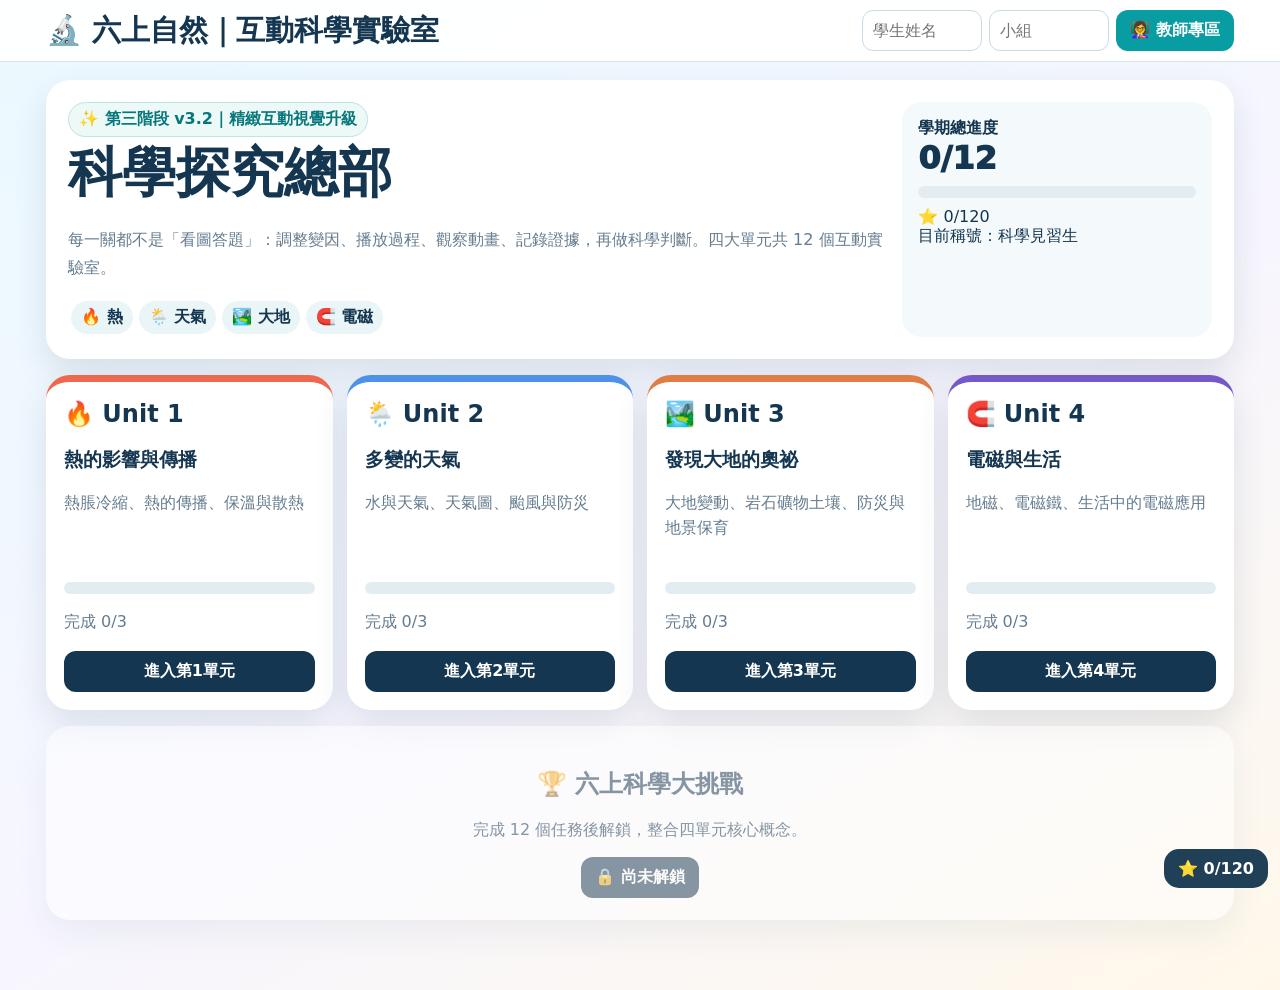
==== index.html @ 7cfdb35f "Load polished river laboratory and refresh Pages cache" ====
<!doctype html>
<html lang="zh-Hant">
<head>
<meta charset="utf-8">
<meta name="viewport" content="width=device-width,initial-scale=1">
<title>六年級上學期自然｜互動科學實驗室</title>
<link rel="stylesheet" href="style.css?v=20260815-1225">
<link rel="stylesheet" href="stage3.css?v=20260815-1225">
<link rel="stylesheet" href="stage4.css?v=20260815-1225">
<link rel="stylesheet" href="stage5.css?v=20260815-1225">
</head>
<body>
<header>
  <div class="top">
    <div class="brand">🔬 六上自然｜互動科學實驗室</div>
    <div class="top-actions">
      <input id="studentName" placeholder="學生姓名">
      <input id="groupName" placeholder="小組">
      <button id="teacherBtn" class="btn teal">👩‍🏫 教師專區</button>
    </div>
  </div>
</header>

<main class="wrap">
  <section class="hero">
    <div>
      <div class="phase-badge">✨ 第三階段 v3.2｜精緻互動視覺升級</div>
      <h1>科學探究總部</h1>
      <p>每一關都不是「看圖答題」：調整變因、播放過程、觀察動畫、記錄證據，再做科學判斷。四大單元共 12 個互動實驗室。</p>
      <div class="tags"><span>🔥 熱</span><span>🌦️ 天氣</span><span>🏞️ 大地</span><span>🧲 電磁</span></div>
    </div>
    <div class="progress-card">
      <b>學期總進度</b>
      <div class="big-num"><span id="doneCount">0</span>/12</div>
      <div class="bar"><span id="progressFill"></span></div>
      <div>⭐ <span id="score">0</span>/120</div>
      <div id="rank">目前稱號：科學見習生</div>
    </div>
  </section>

  <section id="unitCards" class="unit-cards"></section>

  <section id="lab" class="lab">
    <div class="lab-head">
      <div><div class="crumb">互動任務</div><h2 id="labTitle"></h2></div>
      <button id="homeBtn" class="btn">回單元首頁</button>
    </div>
    <div id="missionTabs" class="tabs"></div>
    <div id="missionPanel"></div>
  </section>

  <section id="semesterFinal" class="semester-final locked">
    <h2>🏆 六上科學大挑戰</h2>
    <p>完成 12 個任務後解鎖，整合四單元核心概念。</p>
    <button id="finalBtn" class="btn" disabled>🔒 尚未解鎖</button>
    <div id="finalBox"></div>
    <div id="certificate" class="certificate">
      <div class="medal">🎓🏆</div>
      <h2>六上自然科學研究員證書</h2>
      <div id="certName" class="cert-name">同學</div>
      <p>已完成《六年級上學期自然｜互動科學實驗室》四大單元與學期總挑戰。</p>
      <button class="btn teal" onclick="window.print()">🖨️ 列印證書</button>
    </div>
  </section>
</main>

<div class="hud">⭐ <span id="hudScore">0</span>/120</div>

<div id="teacherModal" class="modal">
  <div class="teacher-sheet">
    <div class="modal-head">
      <div><h2>👩‍🏫 教師正式版｜教學控制台</h2><p>操作模擬 → 說出證據 → 回到實體實驗 → 建構科學概念。</p></div>
      <button id="closeTeacher" class="btn">關閉</button>
    </div>
    <div class="teacher-grid">
      <div class="teacher-box">
        <h3>第三階段教學設計</h3>
        <ul>
          <li>每關至少有一項「可控制變因」或「可播放過程」。</li>
          <li>動畫中的變化就是作答證據，不只是裝飾。</li>
          <li>答對後保留解析與觀察結果，不再自動重載。</li>
          <li>水循環採「一滴水的旅程」；颱風採三階段決策；河流改為高處到低處的侵蝕→搬運→堆積連續動畫。</li>
        </ul>
      </div>
      <div class="teacher-box">
        <h3>形成性評量句型</h3>
        <p>「我改變了＿＿；我觀察到＿＿；所以我推論＿＿；我的證據是＿＿。」</p>
        <button id="unlockAll" class="btn teal">解鎖全部任務</button>
        <button id="resetProgress" class="btn danger">清除學生進度</button>
      </div>
      <div class="teacher-box">
        <h3>操作建議</h3>
        <ul>
          <li>先遮住右側問題，只讓學生操作 1–2 分鐘。</li>
          <li>兩人一機：一人操作、一人說出觀察，再交換。</li>
          <li>模擬不可取代實體探究；可用於預測、重播不可見過程與課後統整。</li>
        </ul>
      </div>
      <div class="teacher-box">
        <h3>教師答案</h3>
        <button id="toggleKey" class="btn">顯示／隱藏答案</button>
        <div id="answerKey" class="answer-key">
          <p><b>Unit 1：</b>受熱通常膨脹；熱由高溫處往低溫處；真空層減少傳導與對流。</p>
          <p><b>Unit 2：</b>霜在物體溫度低於 0℃ 時形成；水循環包含蒸發／蒸散、凝結、降水與回到地表；冷暖氣團交界形成鋒面；颱風前、中、後都要採取適當防災行動。</p>
          <p><b>Unit 3：</b>河水由高處流向低處；坡度較陡時侵蝕、搬運較明顯；流速較慢處較容易堆積；岩石由礦物組成；地震時趴下、掩護、穩住。</p>
          <p><b>Unit 4：</b>地球具有地磁；通電可產生磁性；線圈圈數、串聯電池數量會影響電磁鐵磁力。</p>
        </div>
      </div>
    </div>
  </div>
</div>

<script src="app.js?v=20260815-1225"></script>
<script src="stage4.js?v=20260815-1225"></script>
<script src="stage5.js?v=20260815-1225"></script>
</body>
</html>
---- style.css ----
:root{--ink:#153650;--muted:#657c8e;--teal:#079da3;--purple:#7059cf;--orange:#ea7a43;--blue:#4d91e8;--green:#23885c;--warn:#e2a018;--red:#dc5360;--card:#fff;--line:#d5e5ed;--shadow:0 14px 34px rgba(21,54,80,.12)}*{box-sizing:border-box}body{margin:0;font-family:system-ui,"Microsoft JhengHei","PingFang TC",sans-serif;color:var(--ink);background:linear-gradient(150deg,#eaf9ff,#f7f6ff 55%,#fff8ea)}button,input,select{font:inherit}button{cursor:pointer}header{position:sticky;top:0;z-index:50;background:#fffffff1;backdrop-filter:blur(10px);border-bottom:1px solid var(--line)}.top{max-width:1220px;margin:auto;padding:10px 16px;display:flex;justify-content:space-between;gap:12px;align-items:center}.brand{font-weight:950;font-size:clamp(18px,3vw,29px)}.top-actions{display:flex;gap:7px;flex-wrap:wrap;justify-content:flex-end}.top-actions input{width:120px;border:1px solid #c7dbe5;border-radius:11px;padding:9px 10px}.btn{border:0;border-radius:12px;padding:10px 14px;background:var(--ink);color:white;font-weight:850;transition:.18s}.btn:hover{transform:translateY(-1px)}.btn.teal{background:var(--teal)}.btn.danger{background:var(--red)}.btn.soft{background:#e7f1f5;color:var(--ink)}.btn.choice{background:white;color:var(--ink);border:1px solid #c9dce5}.wrap{max-width:1220px;margin:18px auto 70px;padding:0 16px}.hero,.unit-card,.lab,.semester-final,.teacher-sheet{background:white;border-radius:24px;box-shadow:var(--shadow)}.hero{padding:22px;display:grid;grid-template-columns:1.45fr .55fr;gap:18px}.hero h1{margin:0;font-size:clamp(30px,5vw,54px)}.hero p{color:var(--muted);line-height:1.75}.tags span{display:inline-block;margin:3px;border-radius:20px;padding:6px 10px;background:#e9f5f6;font-weight:850}.progress-card{background:#f4f9fb;border-radius:20px;padding:16px}.big-num{font-size:32px;font-weight:950}.bar{height:12px;background:#e3edf1;border-radius:30px;overflow:hidden;margin:9px 0}.bar span{display:block;height:100%;width:0;background:linear-gradient(90deg,var(--teal),var(--purple));transition:.35s}.unit-cards{display:grid;grid-template-columns:repeat(4,1fr);gap:14px;margin:16px 0}.unit-card{padding:18px;border-top:7px solid var(--u)}.unit-card h2{margin:0}.unit-card p{color:var(--muted);line-height:1.55;min-height:75px}.unit-card .btn{width:100%}.lab{display:none;padding:20px}.lab.on{display:block}.lab-head{display:flex;justify-content:space-between;gap:12px;align-items:flex-start}.lab-head h2{margin:2px 0}.crumb{font-weight:800;color:var(--teal)}.tabs{display:flex;gap:8px;flex-wrap:wrap;margin:14px 0}.tab{border:0;border-radius:12px;padding:10px 13px;background:#e7f0f4;color:var(--ink);font-weight:850}.tab.on{background:var(--teal);color:white}.tab.done::after{content:" ✓"}.tab.lock{opacity:.45}.mission-grid{display:grid;grid-template-columns:1.12fr .88fr;gap:18px}.stage,.control{border:1px solid var(--line);border-radius:21px}.stage{min-height:440px;background:linear-gradient(#eef9fd,#fbfdff);position:relative;overflow:hidden;padding:18px}.control{padding:18px;background:#fff}.control h3{font-size:25px;margin:0 0 10px}.prompt{background:#fff4d5;border-left:6px solid var(--warn);padding:13px 15px;border-radius:14px;font-weight:850;line-height:1.55;margin-top:12px}.feedback{background:#edf8f3;color:#176542;border-radius:14px;padding:13px;margin-top:11px;min-height:54px;font-weight:800;line-height:1.5}.row{display:flex;gap:8px;flex-wrap:wrap;margin-top:10px}.next-wrap{margin-top:12px;display:none}.next-wrap.show{display:block}.note{font-size:14px;color:var(--muted);line-height:1.5;margin-top:9px}.control input[type=range]{width:100%;accent-color:var(--teal)}.meter{font-size:30px;font-weight:950;text-align:center;margin:8px}.stat-grid{display:grid;grid-template-columns:repeat(3,1fr);gap:8px;margin-top:12px}.stat{border-radius:14px;padding:10px;background:#f4f8fa;text-align:center}.stat b{font-size:22px;display:block}.action-label{font-weight:900;margin-bottom:6px}.chip{display:inline-block;border-radius:20px;padding:6px 9px;background:#edf4f8;font-weight:800;margin:2px}.thermo-scene{display:grid;place-items:center;height:100%}.flask{width:160px;height:190px;border:7px solid #8abfd2;border-top:0;border-radius:24px 24px 46px 46px;position:relative}.balloon{position:absolute;left:50%;top:-170px;transform:translateX(-50%) scale(.9);transform-origin:50% 100%;width:125px;height:150px;border-radius:50%;background:radial-gradient(circle at 35% 25%,#ffd36a,#f08a22 70%);transition:.4s}.liquid-column{position:absolute;left:50%;bottom:20px;width:24px;height:180px;transform:translateX(-50%);border:5px solid #8abfd2;background:white;overflow:hidden;border-radius:12px}.liquid-column span{position:absolute;bottom:0;left:3px;right:3px;height:40%;background:#e2485a;transition:.4s}.heat-rod{position:absolute;left:12%;right:12%;top:44%;height:42px;border-radius:22px;background:linear-gradient(90deg,#ec6550 0%,#ec6550 var(--heat,15%),#a5c5d2 var(--heat,15%),#a5c5d2 100%);transition:1s}.heat-fire{position:absolute;left:8%;top:31%;font-size:60px}.heat-arrows{position:absolute;left:28%;top:36%;font-size:40px;letter-spacing:16px;opacity:.7}.insulation{display:grid;place-items:center;height:100%}.bottle{width:190px;height:285px;border:10px solid #596b75;background:#7d8c95;border-radius:38px;position:relative}.vacuum{position:absolute;inset:16px;border:5px dashed #dbf7ff;border-radius:28px}.inner{position:absolute;inset:34px;background:#f2b54f;border-radius:22px}.weather-scene{text-align:center;height:100%;display:flex;flex-direction:column;justify-content:center}.cloud{font-size:110px;filter:drop-shadow(0 10px 8px #6675)}.weather-drop{font-size:72px;min-height:90px}.cycle{position:relative;height:360px}.cycle .sea{position:absolute;left:0;right:0;bottom:0;height:80px;background:#61bfe8}.cycle .sun{position:absolute;right:8%;top:5%;font-size:70px}.cycle .clouds{position:absolute;left:36%;top:12%;font-size:74px}.cycle .arrow{position:absolute;font-size:44px;opacity:.8;transition:.4s}.front-scene{display:flex;align-items:flex-end;justify-content:center;height:100%;gap:0}.airmass{width:43%;height:200px;display:grid;place-items:center;font-size:22px;font-weight:900}.coldmass{background:#9fd5ff;border-radius:80% 10% 0 0}.warmmass{background:#ffd0a8;border-radius:10% 80% 0 0}.frontline{width:12px;height:240px;background:repeating-linear-gradient(#555 0 10px,transparent 10px 18px)}.typhoon-map{display:grid;place-items:center;height:100%;background:radial-gradient(circle at 62% 48%,#fff 0 18px,#bde8f3 19px 50px,#78c9df 51px 95px,transparent 96px)}.typhoon{font-size:150px;animation:spin 5s linear infinite}@keyframes spin{to{transform:rotate(360deg)}}.river-stage{height:100%;display:grid;grid-template-rows:1fr auto;gap:12px}.terrain{position:relative;border-radius:20px;overflow:hidden;background:linear-gradient(#dff5ff 0 56%,#c6a071 56%)}.slope{position:absolute;left:3%;right:3%;bottom:12%;height:72%;background:#b9895d;clip-path:polygon(0 20%,100% 0,100% 72%,0 100%);transform-origin:left bottom;transition:.35s}.river-water{position:absolute;left:8%;right:6%;top:48%;height:42px;background:#55b9df;border-radius:50%;transform:rotate(-8deg);transition:.35s;overflow:hidden}.river-water::after{content:"➜ ➜ ➜ ➜";white-space:nowrap;position:absolute;left:0;top:3px;color:white;font-size:24px;animation:flow 1.1s linear infinite}@keyframes flow{to{transform:translateX(70px)}}.sediment{position:absolute;border-radius:50%;background:#6f543f;transition:.5s}.erosion-zone,.transport-zone,.deposit-zone{position:absolute;padding:8px 10px;border-radius:12px;font-weight:900;background:white;box-shadow:0 5px 15px #2342}.erosion-zone{left:6%;top:12%;color:#d84e58}.transport-zone{left:44%;top:33%;color:#e28a22}.deposit-zone{right:5%;bottom:10%;color:#2f955b}.river-controls{background:white;border:1px solid var(--line);border-radius:16px;padding:12px}.obs-table{width:100%;border-collapse:collapse;margin-top:12px}.obs-table td,.obs-table th{border:1px solid #d8e5eb;padding:8px;text-align:left}.obs-table th{background:#f2f7f9}.rock-sort{display:grid;grid-template-columns:repeat(3,1fr);gap:12px;width:100%}.rock-card{padding:18px;border-radius:18px;background:white;border:1px solid var(--line);text-align:center}.rock-icon{font-size:65px}.quake-scene{height:100%;display:grid;place-items:center}.desk{font-size:110px;animation:shake .25s infinite alternate}@keyframes shake{from{transform:translateX(-5px) rotate(-1deg)}to{transform:translateX(5px) rotate(1deg)}}.compass-wrap{display:grid;place-items:center;height:100%}.compass{width:220px;height:220px;border:12px solid #74bdd8;border-radius:50%;background:white;position:relative}.needle{position:absolute;left:50%;top:15%;width:10px;height:70%;background:linear-gradient(#e34a4a 0 50%,#4059b7 50%);transform-origin:50% 50%;transition:.45s}.compass::before{content:"北";position:absolute;top:5px;left:50%;transform:translateX(-50%);font-weight:900}.magnet{font-size:70px;transition:.4s}.em-scene{text-align:center}.coil{font-size:95px}.clips{font-size:34px;min-height:95px;line-height:1.5}.semester-final{padding:22px;margin-top:16px;text-align:center}.semester-final.locked{opacity:.5}.certificate{display:none;margin-top:18px;border:6px double var(--teal);border-radius:22px;padding:24px}.certificate.show{display:block}.medal{font-size:65px}.cert-name{font-size:31px;font-weight:950}.hud{position:fixed;right:12px;bottom:12px;background:#153650f2;color:white;border-radius:15px;padding:10px 14px;font-weight:900;z-index:40}.modal{display:none;position:fixed;inset:0;z-index:100;background:#102030b5;padding:22px;overflow:auto}.modal.show{display:block}.teacher-sheet{max-width:1050px;margin:auto;padding:22px}.modal-head{display:flex;justify-content:space-between;gap:12px}.teacher-grid{display:grid;grid-template-columns:1fr 1fr;gap:12px}.teacher-box{border:1px solid var(--line);border-radius:18px;padding:15px;background:#f9fcfd}.teacher-box h3{color:#087b80}.answer-key{display:none}.answer-key.show{display:block}@media(max-width:900px){.unit-cards{grid-template-columns:1fr 1fr}.hero,.mission-grid,.teacher-grid{grid-template-columns:1fr}}@media(max-width:620px){.unit-cards{grid-template-columns:1fr}.top{align-items:flex-start}.top-actions{display:grid;grid-template-columns:1fr 1fr}.stage{min-height:360px}.hud{position:static;margin:12px 16px}.stat-grid{grid-template-columns:1fr}}@media print{header,.unit-cards,.hero,.lab,.hud,.semester-final>h2,.semester-final>p,.semester-final>button,#finalBox{display:none!important}.certificate{display:block!important}}
---- stage3.css ----
.phase-badge{display:inline-block;background:#ecf9f7;color:#08777c;border:1px solid #bfe4e1;border-radius:999px;padding:6px 10px;font-weight:900}.stage{min-height:500px}.playbar{display:flex;gap:8px;align-items:center;flex-wrap:wrap;background:#ffffffdf;border:1px solid var(--line);border-radius:16px;padding:10px}.speed{display:flex;gap:5px;align-items:center}.speed button{border:0;border-radius:9px;padding:7px 9px;background:#e8f1f5;font-weight:800}.speed button.on{background:var(--teal);color:white}.stepper{display:flex;gap:5px;margin:10px 0}.stepdot{height:8px;flex:1;background:#dbe8ee;border-radius:10px}.stepdot.on{background:var(--teal)}.thermal-world{position:relative;height:100%;display:grid;grid-template-columns:1fr 1fr 1fr;gap:10px;align-items:end;padding:30px 10px 20px}.thermal-box{text-align:center}.thermal-label{font-weight:900;margin-top:8px}.liquid-tube{height:250px;width:70px;margin:auto;border:6px solid #8abfd2;border-radius:20px;position:relative;background:white}.liquid-tube span{position:absolute;bottom:0;left:12px;right:12px;height:35%;background:#e2485a;border-radius:10px;transition:.45s}.solid-bridge{height:30px;width:160px;margin:90px auto 20px;background:#8b979e;border-radius:5px;position:relative;transform-origin:left center;transition:.45s}.solid-bridge:after{content:'';position:absolute;right:-20px;top:-12px;width:12px;height:54px;background:#aab3b8}.solid-gap{font-size:13px;color:var(--muted)}.transfer-world{position:relative;height:100%}.metal-rod{position:absolute;left:12%;right:10%;bottom:130px;height:38px;border-radius:20px;background:linear-gradient(90deg,#ef654e 0%,#ef654e var(--heat,12%),#a7c8d5 var(--heat,12%),#a7c8d5 100%);transition:1.2s}.heat-dot{position:absolute;width:10px;height:10px;border-radius:50%;background:#ff745b;opacity:0}.transfer-world.run .heat-dot{animation:heatTravel 1.7s infinite}@keyframes heatTravel{0%{left:15%;bottom:145px;opacity:1}100%{left:88%;bottom:145px;opacity:.1}}.pot{position:absolute;left:34%;top:55px;width:220px;height:150px;border:8px solid #657b87;border-top:0;border-radius:0 0 50px 50px;background:#bfe5f3;overflow:hidden}.conv{position:absolute;width:14px;height:14px;border-radius:50%;background:#ef755e;animation:convect 2.2s infinite linear}@keyframes convect{0%{transform:translate(25px,105px)}25%{transform:translate(25px,20px)}50%{transform:translate(165px,20px)}75%{transform:translate(165px,105px)}100%{transform:translate(25px,105px)}}.rays{position:absolute;right:3%;top:40px;font-size:45px;opacity:.25;transition:.4s}.transfer-world.run .rays{opacity:1;animation:pulse 1s infinite alternate}@keyframes pulse{to{transform:scale(1.08)}}.insul-world{display:grid;grid-template-columns:1fr 1fr;gap:24px;height:100%;align-items:center;padding:20px}.cup-set{text-align:center}.mug{width:150px;height:190px;border:8px solid #607985;border-radius:12px 12px 40px 40px;margin:auto;position:relative;background:#f6bd5b}.mug.insulated{box-shadow:0 0 0 14px #e6f2f4,0 0 0 22px #80939d}.steam{font-size:38px;height:55px;animation:steam2 1.4s infinite alternate}@keyframes steam2{to{transform:translateY(-9px);opacity:.4}}.temp-badge{font-size:28px;font-weight:950;margin:8px}.mini-chart{height:100px;border-left:2px solid #9fb7c3;border-bottom:2px solid #9fb7c3;position:relative;margin-top:10px}.chart-line{position:absolute;left:5%;right:5%;top:15%;height:3px;background:var(--linecolor);transform-origin:left center;transform:rotate(var(--angle));transition:.5s}.weather-lab{height:100%;position:relative;background:linear-gradient(#8bd3fa 0 45%,#e8f7ff 46% 70%,#91bd6b 71%);border-radius:18px;overflow:hidden}.weather-cloud{position:absolute;left:35%;top:14%;font-size:95px;transition:.5s}.fog-bank{position:absolute;left:8%;right:8%;bottom:25%;height:55px;background:#ffffffbb;border-radius:50%;filter:blur(5px);opacity:.2;transition:.5s}.leaf{position:absolute;left:20%;bottom:18%;font-size:72px}.dewcrystal{position:absolute;left:28%;bottom:28%;font-size:45px;transition:.4s}.weather-status{position:absolute;right:15px;bottom:15px;background:#ffffffdd;border-radius:14px;padding:10px;font-weight:900}.watercycle{height:100%;position:relative;border-radius:20px;overflow:hidden;background:linear-gradient(#79c9f4 0 62%,#95c774 62% 76%,#7a593e 76%);min-height:460px}.wc-sun{position:absolute;left:7%;top:7%;font-size:70px;filter:drop-shadow(0 0 12px #ffd75e);animation:sunPulse 1.8s infinite alternate}@keyframes sunPulse{to{transform:scale(1.08)}}.wc-mountain{position:absolute;right:2%;bottom:24%;width:43%;height:38%;background:linear-gradient(135deg,#6d9c6b,#3f6d54);clip-path:polygon(55% 0,100% 100%,0 100%)}.wc-snow{position:absolute;right:15%;bottom:52%;font-size:45px}.wc-lake{position:absolute;left:4%;bottom:18%;width:47%;height:15%;background:#43aee1;border-radius:50%;box-shadow:inset 0 8px 0 #7ed0ef}.wc-river{position:absolute;right:2%;bottom:18%;width:55%;height:10%;background:#4cb5df;clip-path:polygon(100% 20%,70% 0,55% 40%,30% 20%,0 65%,0 100%,35% 55%,60% 75%,75% 35%,100% 55%)}.wc-cloud{position:absolute;left:47%;top:12%;font-size:105px;opacity:.15;transform:scale(.55);transition:.7s}.wc-cloud.built{opacity:1;transform:scale(1)}.hero-drop{position:absolute;left:24%;bottom:29%;font-size:34px;z-index:5;filter:drop-shadow(0 3px 3px #3455);transition:all .8s cubic-bezier(.3,.8,.3,1)}.vapor-particle{position:absolute;width:9px;height:9px;border-radius:50%;background:#e9fbff;opacity:0}.watercycle.play .vapor-particle{animation:vaporRise 2.2s forwards}@keyframes vaporRise{0%{left:24%;bottom:31%;opacity:1}100%{left:53%;bottom:72%;opacity:.4}}.rain-drop{position:absolute;width:5px;height:22px;border-radius:50%;background:#3fa9df;opacity:0}.watercycle.raining .rain-drop{animation:rainfall 1s infinite linear}@keyframes rainfall{0%{top:29%;opacity:1}100%{top:68%;opacity:.2}}.infiltration{position:absolute;right:17%;bottom:4%;font-size:34px;opacity:0}.watercycle.infiltrate .infiltration{opacity:1;animation:downArrow 1s infinite alternate}@keyframes downArrow{to{transform:translateY(12px)}}.wc-label{position:absolute;background:#116ba8;color:white;font-size:13px;font-weight:900;border-radius:999px;padding:5px 9px;opacity:.25;transition:.3s}.wc-label.on{opacity:1;background:var(--teal)}.l1{left:17%;bottom:37%}.l2{left:47%;top:32%}.l3{right:22%;top:38%}.l4{right:30%;bottom:19%}.l5{right:10%;bottom:8%}.cycle-list{display:grid;gap:7px;margin-top:10px}.cycle-step{border:1px solid var(--line);border-radius:12px;padding:9px;background:#f9fcfd}.cycle-step.on{border-color:var(--teal);background:#eaf8f7}.cycle-step b{color:#087b80}.front-box{margin-top:14px;height:150px;position:relative;overflow:hidden;border-radius:16px;background:#f4f9fb}.front-box .coldmass,.front-box .warmmass{position:absolute;bottom:0;width:54%;height:100%;display:grid;place-items:center;font-weight:900;transition:1s}.front-box .coldmass{left:-5%;background:#9fd5ff;clip-path:polygon(0 0,100% 45%,100% 100%,0 100%)}.front-box .warmmass{right:-5%;background:#ffd0a8;clip-path:polygon(0 40%,100% 0,100% 100%,0 100%)}.front-box.collide .coldmass{left:3%}.front-box.collide .warmmass{right:3%}.front-symbol{position:absolute;left:48%;top:15%;font-size:45px;opacity:0;transition:.7s}.front-box.collide .front-symbol{opacity:1}.typhoon-center{height:100%;display:grid;grid-template-rows:1fr auto;gap:10px}.ty-map{position:relative;border-radius:20px;background:linear-gradient(145deg,#0d5a8a,#70b9d1);overflow:hidden;min-height:360px}.island{position:absolute;left:52%;top:34%;width:46px;height:105px;background:#77b267;border:4px solid #dff0d1;border-radius:55% 45% 55% 45%;transform:rotate(18deg)}.storm{position:absolute;font-size:95px;left:70%;top:58%;animation:spin 4s linear infinite;transition:1.2s}.track-dot{position:absolute;width:14px;height:14px;border-radius:50%;background:#ffd34d;border:3px solid white}.cone{position:absolute;left:45%;top:18%;width:46%;height:62%;background:#ffffff25;clip-path:polygon(100% 100%,0 63%,15% 37%,48% 10%)}.ty-info{position:absolute;left:14px;top:14px;background:#073b60dd;color:white;border-radius:14px;padding:12px;line-height:1.6}.mission-progress{display:flex;gap:8px}.mission-progress span{flex:1;text-align:center;padding:8px;border-radius:12px;background:#e8f1f5;font-weight:800}.mission-progress span.on{background:#def6ef;color:#14744b}.checklist{display:grid;gap:7px}.check-item{border:1px solid var(--line);border-radius:12px;padding:10px;background:#fff;display:flex;gap:9px;align-items:flex-start}.check-item input{margin-top:4px}.decision-stage{display:none}.decision-stage.on{display:block}.erosion-cut{position:absolute;left:8%;top:42%;width:75px;height:36px;background:#6d4a36;border-radius:0 0 60% 60%;transform:scaleY(var(--erosion,.5));transform-origin:top;transition:.45s}.sediment-stream{position:absolute;left:28%;top:49%;font-size:16px;letter-spacing:15px;animation:sedMove var(--flowspeed,1.2s) linear infinite}@keyframes sedMove{to{transform:translateX(160px)}}.delta{position:absolute;right:4%;bottom:9%;width:125px;height:55px;background:#aa845e;clip-path:polygon(0 50%,100% 0,100% 100%);transform:scale(var(--deposit,.6));transform-origin:right bottom;transition:.45s}.zone{position:absolute;padding:7px 9px;background:#fff;box-shadow:0 4px 12px #2343;border-radius:10px;font-weight:900}.z1{left:6%;top:14%;color:#d74d58}.z2{left:45%;top:31%;color:#e28a22}.z3{right:4%;bottom:7%;color:#278d58}.rock-lab{display:grid;grid-template-columns:1fr .8fr;gap:14px;height:100%}.sample{display:grid;place-items:center;background:#eef5f7;border-radius:18px;position:relative}.rock-main{font-size:135px;transition:.3s}.magnify{position:absolute;width:120px;height:120px;border:8px solid #607d8b;border-radius:50%;right:15%;top:12%;background:#ffffffaa;display:grid;place-items:center;font-size:55px;opacity:0;transition:.3s}.magnify.on{opacity:1}.test-panel{display:grid;gap:8px;align-content:center}.test-result{background:#fff;border:1px solid var(--line);border-radius:12px;padding:10px;min-height:62px}.streak-plate{height:50px;background:#f4f2ea;border:2px solid #c8c1ad;border-radius:8px;position:relative;overflow:hidden}.streak-mark{position:absolute;left:20%;right:20%;top:23px;height:6px;background:#756456;transform:scaleX(0);transition:.4s}.streak-mark.on{transform:scaleX(1)}.quake-room{height:100%;position:relative;background:linear-gradient(#dff2fa 0 70%,#d5b28a 70%);border-radius:18px;overflow:hidden}.quake-room .desk{position:absolute;left:39%;bottom:14%;font-size:110px}.shelf{position:absolute;right:8%;bottom:25%;font-size:70px}.lamp{position:absolute;left:15%;top:18%;font-size:60px}.quake-room.shaking{animation:shake2 .14s infinite alternate}@keyframes shake2{from{transform:translateX(-4px) rotate(-.4deg)}to{transform:translateX(4px) rotate(.4deg)}}.safe-zone{position:absolute;left:34%;bottom:8%;width:190px;height:125px;border:4px dashed #28a66d;border-radius:18px;opacity:0}.safe-zone.on{opacity:1}.quake-steps{display:grid;grid-template-columns:repeat(3,1fr);gap:7px;margin-top:10px}.quake-step{padding:9px;border-radius:12px;background:#e9f1f5;text-align:center;font-weight:800}.quake-step.on{background:#dff6eb;color:#14744b}.magnet-lab{height:100%;position:relative;display:grid;place-items:center;background:radial-gradient(circle,#fff 0 24%,#e9f7ff 25%)}.earth{font-size:120px;position:absolute}.field{position:absolute;border:2px solid #5ea4de;border-radius:50%;opacity:.5}.field.f1{width:250px;height:150px}.field.f2{width:330px;height:220px}.field.f3{width:410px;height:290px}.move-magnet{position:absolute;left:10%;top:20%;font-size:70px;transition:.45s}.em-lab{height:100%;display:grid;grid-template-rows:1fr auto;gap:10px}.em-rig{position:relative;background:#f4f9fb;border-radius:18px;min-height:310px}.iron-core{position:absolute;left:20%;right:20%;top:42%;height:36px;background:#778895;border-radius:18px}.coil-wire{position:absolute;left:23%;right:23%;top:34%;height:80px;background:repeating-linear-gradient(90deg,transparent 0 10px,#c9752d 10px 17px,transparent 17px 25px);border-radius:18px;transition:.3s}.battery-pack{position:absolute;left:8%;bottom:12%;font-size:46px}.clip-pile{position:absolute;right:8%;bottom:10%;font-size:26px;width:180px;line-height:1.35}.clip-fly{display:inline-block;transition:.5s}.em-rig.active .clip-fly{transform:translate(-80px,-100px) rotate(25deg)}.strength-bar{height:18px;background:#e3ebef;border-radius:20px;overflow:hidden}.strength-bar span{display:block;height:100%;width:20%;background:linear-gradient(90deg,#65badf,#7059cf);transition:.4s}.device-grid{display:grid;grid-template-columns:repeat(2,1fr);gap:10px;height:100%;align-content:center}.device{border:2px solid #d8e6ed;border-radius:16px;padding:14px;background:#fff;text-align:center;transition:.2s}.device:hover,.device.on{border-color:var(--purple);transform:translateY(-2px)}.device-icon{font-size:70px}.mechanism{margin-top:10px;background:#f5f2ff;border-radius:12px;padding:10px;display:none;text-align:left}.device.on .mechanism{display:block}.bell-hammer{display:inline-block}.device.on .bell-hammer{animation:ring .35s infinite alternate}@keyframes ring{to{transform:rotate(20deg)}}@media(max-width:620px){.thermal-world{grid-template-columns:1fr 1fr}.thermal-box:nth-child(3){grid-column:1/-1}.rock-lab{grid-template-columns:1fr}.quake-steps{grid-template-columns:1fr}}
---- stage4.css ----
.ty4-wrap{height:100%;display:grid;grid-template-rows:1fr auto;gap:10px}.ty4-map{position:relative;min-height:470px;border-radius:22px;overflow:hidden;background:linear-gradient(150deg,#4f7d54 0 24%,#32675d 25% 31%,#0f5681 32% 100%);box-shadow:inset 0 0 0 1px #ffffff35}.ty4-map::before{content:"";position:absolute;inset:0;background:radial-gradient(circle at 46% 54%,#7fa56b 0 8%,transparent 9%),radial-gradient(circle at 33% 32%,#6f9568 0 17%,transparent 18%),radial-gradient(circle at 22% 24%,#75986f 0 20%,transparent 21%),radial-gradient(circle at 70% 18%,#70916c 0 7%,transparent 8%),linear-gradient(135deg,transparent 0 43%,#86bed340 44% 48%,transparent 49%);opacity:.9}.ty4-ocean-lines{position:absolute;inset:0;background:repeating-radial-gradient(ellipse at 76% 72%,transparent 0 26px,#ffffff0d 27px 28px,transparent 29px 42px)}.ty4-taiwan{position:absolute;left:58%;top:44%;width:34px;height:78px;background:#6faa5f;border:3px solid #dff4cf;border-radius:55% 45% 56% 44%;transform:rotate(19deg);filter:drop-shadow(0 3px 3px #1738)}.ty4-info{position:absolute;left:16px;top:16px;width:205px;background:#0a304dcc;color:#fff;border-radius:16px;padding:13px 15px;line-height:1.65;box-shadow:0 8px 20px #0002}.ty4-info h4{margin:0 0 6px;font-size:18px}.ty4-legend{position:absolute;left:16px;bottom:74px;background:#0a304dcc;color:#fff;border-radius:14px;padding:10px 13px;font-size:13px;line-height:1.65}.ty4-legend span{display:inline-block;width:10px;height:10px;border-radius:50%;margin-right:6px}.ty4-cone{position:absolute;left:38%;top:16%;width:46%;height:65%;background:#ffffff1f;clip-path:polygon(94% 96%,58% 72%,32% 55%,7% 33%,25% 15%,54% 2%);border-radius:40%}.ty4-track{position:absolute;inset:0}.ty4-segment{position:absolute;height:5px;background:linear-gradient(90deg,#0fc98a,#f4d34f,#ff8d45,#ff4d67);transform-origin:left center;border-radius:5px;opacity:.95}.ty4-dot{position:absolute;width:16px;height:16px;border-radius:50%;border:3px solid #fff;box-shadow:0 2px 8px #0005;z-index:4}.ty4-dot.green{background:#17bf83}.ty4-dot.yellow{background:#f4c83e}.ty4-dot.orange{background:#ff8b42}.ty4-dot.red{background:#ff4f67}.ty4-dot.purple{background:#b245d6}.ty4-time{position:absolute;background:#fff;color:#153650;border-radius:9px;padding:5px 8px;font-size:12px;font-weight:900;box-shadow:0 4px 14px #0002;z-index:5}.ty4-storm{position:absolute;left:76%;top:69%;font-size:88px;filter:drop-shadow(0 0 18px #fff8);animation:spin 4s linear infinite;z-index:6;transition:.45s}.ty4-current{position:absolute;right:20px;bottom:22px;background:#0c66d9;color:#fff;border-radius:10px;padding:7px 10px;font-weight:900}.ty4-tabs{position:absolute;right:14px;top:14px;display:flex;gap:6px}.ty4-tabs button{border:0;border-radius:10px;padding:8px 10px;background:#ffffffd8;font-weight:850}.ty4-tabs button.on{background:var(--teal);color:#fff}.ty4-play{position:absolute;left:240px;right:18px;bottom:16px;background:#ffffffdf;border-radius:14px;padding:10px 12px;display:flex;gap:8px;align-items:center}.ty4-play input{flex:1}.ty4-caption{font-size:13px;color:#dff6ff}.ty4-progress{display:grid;grid-template-columns:repeat(3,1fr);gap:8px}.ty4-progress div{background:#e9f1f5;border-radius:13px;text-align:center;padding:9px;font-weight:900}.ty4-progress div.on{background:#dff6eb;color:#14744b}.ty4-choice-list{display:grid;gap:8px}.ty4-choice{border:1px solid var(--line);border-radius:14px;padding:11px;background:#fff;display:flex;gap:10px;align-items:flex-start}.ty4-choice.good{border-color:#2cb485;background:#effbf6}.ty4-choice.bad{border-color:#e3a5ab;background:#fff4f5}.ty4-stage-note{margin-top:10px;padding:10px 12px;border-radius:12px;background:#f0f7fb;color:#416070;font-size:14px}.ty4-tip{position:absolute;left:240px;top:16px;background:#ffffffd9;border-radius:12px;padding:7px 10px;font-weight:850;font-size:13px}.ty4-rain{position:absolute;inset:0;pointer-events:none;opacity:0;transition:.3s;background:repeating-linear-gradient(105deg,transparent 0 12px,#d8f4ff55 13px 15px,transparent 16px 27px)}.ty4-map.rain .ty4-rain{opacity:1;animation:ty4Rain .5s linear infinite}@keyframes ty4Rain{to{background-position:24px 36px}}@media(max-width:900px){.ty4-info{width:175px;font-size:12px}.ty4-play{left:18px}.ty4-legend{display:none}.ty4-map{min-height:420px}}
---- stage5.css ----
.rv5{height:100%;display:grid;grid-template-rows:auto 1fr auto;gap:12px}.rv5-head{padding:4px 2px}.rv5-head h3{margin:0 0 4px;font-size:24px}.rv5-head p{margin:0;color:var(--muted)}.rv5-scene{position:relative;min-height:470px;border-radius:22px;overflow:hidden;background:linear-gradient(#dff3ff 0 62%,#c59a68 63% 100%);box-shadow:inset 0 0 0 1px #b9dbea}.rv5-skyglow{position:absolute;inset:0;background:radial-gradient(circle at 25% 16%,#fff8 0 12%,transparent 35%)}.rv5-bed{position:absolute;left:0;right:0;bottom:0;height:68%;background:linear-gradient(180deg,#b77d49,#9a6137 74%);clip-path:polygon(0 18%,10% 33%,28% 36%,47% 39%,64% 46%,78% 58%,100% 67%,100% 100%,0 100%)}.rv5-bank{position:absolute;left:0;right:0;bottom:0;height:70%;background:#c38b55;clip-path:polygon(0 12%,7% 26%,22% 28%,39% 31%,57% 37%,71% 47%,85% 59%,100% 64%,100% 82%,84% 75%,70% 63%,56% 52%,39% 44%,21% 41%,6% 39%,0 28%)}.rv5-water{position:absolute;left:4%;right:0;top:31%;height:29%;background:linear-gradient(180deg,#6ec6ed,#4cb3df);clip-path:polygon(0 8%,14% 26%,29% 28%,47% 33%,64% 42%,80% 58%,100% 72%,100% 100%,79% 88%,62% 67%,45% 55%,27% 49%,11% 46%,0 35%);box-shadow:inset 0 8px 0 #a7e3f7aa}.rv5-water:after{content:"";position:absolute;inset:0;background:repeating-linear-gradient(8deg,transparent 0 35px,#ffffff35 36px 39px,transparent 40px 68px);animation:rvWater 2.4s linear infinite}@keyframes rvWater{to{background-position:130px 0}}.rv5-fall{position:absolute;left:3.2%;top:27%;width:88px;height:72px;background:linear-gradient(90deg,#55b9e4,#b4e9f8);clip-path:polygon(15% 0,100% 30%,85% 100%,0 76%);filter:drop-shadow(0 4px 4px #1354)}.rv5-splash{position:absolute;left:8%;top:38%;font-size:34px;animation:rvSplash .8s infinite alternate}@keyframes rvSplash{to{transform:translate(8px,-5px);opacity:.55}}.rv5-erodecut{position:absolute;left:2.5%;top:31%;width:118px;height:94px;border-left:20px solid #6e452e;border-bottom:15px solid #6e452e;border-radius:0 0 0 70%;transform:scaleY(var(--rv-erosion,.75));transform-origin:top;transition:.5s}.rv5-pebbles{position:absolute;left:8%;top:43%;font-size:20px;letter-spacing:8px;white-space:nowrap;animation:rvPebbles var(--rv-speed,2s) linear infinite}.rv5-pebbles.mid{left:39%;top:47%;font-size:18px}.rv5-pebbles.down{left:66%;top:55%;font-size:15px;opacity:.8}@keyframes rvPebbles{to{transform:translateX(120px)}}.rv5-arrow{position:absolute;color:white;font-size:38px;font-weight:950;filter:drop-shadow(0 2px 2px #2566);animation:rvArrow 1.35s infinite}.a1{left:16%;top:41%}.a2{left:31%;top:43%;animation-delay:.2s}.a3{left:49%;top:46%;animation-delay:.4s}.a4{left:68%;top:53%;animation-delay:.6s}.a5{left:83%;top:60%;animation-delay:.8s}@keyframes rvArrow{50%{transform:translateX(16px);opacity:.55}}.rv5-delta{position:absolute;right:-2%;bottom:10%;width:270px;height:125px;background:repeating-linear-gradient(0deg,#caa77d 0 8px,#b8895f 8px 16px);clip-path:polygon(0 22%,100% 0,100% 100%,14% 85%);transform-origin:right bottom;transform:scale(var(--rv-deposit,.8));transition:.5s}.rv5-grass{position:absolute;right:4%;bottom:33%;font-size:34px}.rv5-label{position:absolute;background:#ffffffec;border-radius:16px;padding:11px 14px;box-shadow:0 8px 20px #3452;font-weight:900;line-height:1.45}.rv5-label b{display:block;font-size:22px;margin-bottom:3px}.rv5-label small{font-weight:650;color:#405b70}.rv5-label.er{left:4%;top:7%}.rv5-label.er b{color:#dd4655}.rv5-label.tr{left:42%;top:14%}.rv5-label.tr b{color:#e2861d}.rv5-label.dp{right:3%;top:49%}.rv5-label.dp b{color:#238b56}.rv5-controls{display:grid;grid-template-columns:1fr 1fr;gap:12px;background:#f7fbfd;border:1px solid var(--line);border-radius:16px;padding:12px}.rv5-control{display:grid;grid-template-columns:auto 1fr auto;align-items:center;gap:9px}.rv5-control input{width:100%}.rv5-reminder{background:#edf6ff;border:1px solid #c9e0f5;border-radius:16px;padding:12px 15px;color:#175d9b;font-weight:800;line-height:1.55}.rv5-flowdir{font-size:13px;color:#4d6576;margin-top:4px}.rv5-stats{display:grid;grid-template-columns:repeat(3,1fr);gap:8px;margin-top:10px}.rv5-stat{background:#f3f8fa;border-radius:13px;padding:10px;text-align:center}.rv5-stat b{display:block;font-size:21px}.rv5-mini{display:block;font-size:12px;color:#6a7f8f;margin-top:3px}@media(max-width:900px){.rv5-scene{min-height:430px}.rv5-label{font-size:12px;padding:8px 10px}.rv5-label b{font-size:18px}.rv5-controls{grid-template-columns:1fr}.rv5-delta{width:210px}.rv5-label.dp{top:55%}}
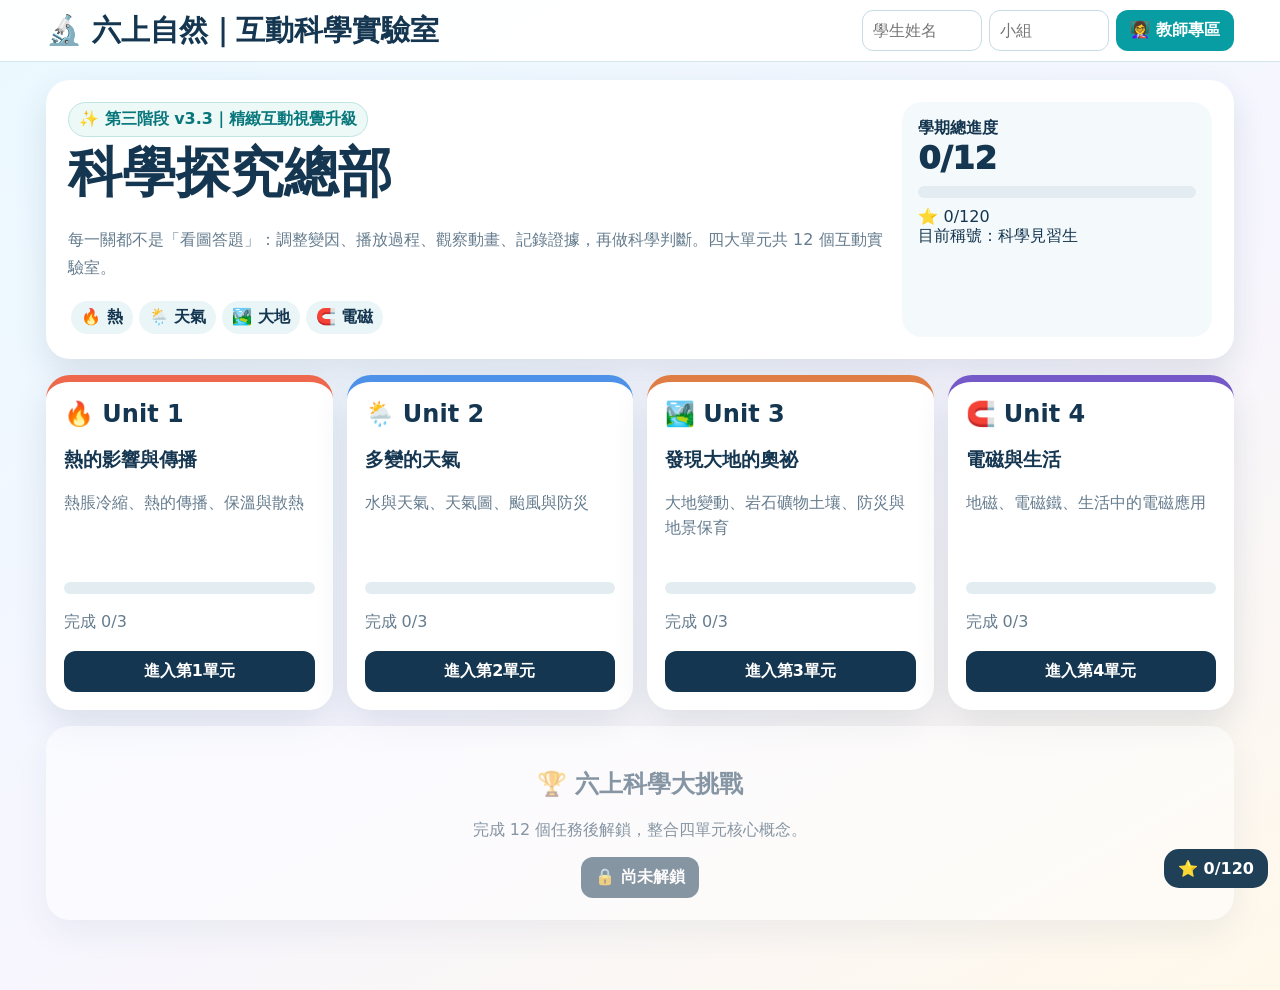
==== commit ac03f1b1: "Load polished rock lab and bump site version" ====
--- a/index.html
+++ b/index.html
@@ -4,10 +4,11 @@
 <meta charset="utf-8">
 <meta name="viewport" content="width=device-width,initial-scale=1">
 <title>六年級上學期自然｜互動科學實驗室</title>
-<link rel="stylesheet" href="style.css?v=20260815-1225">
-<link rel="stylesheet" href="stage3.css?v=20260815-1225">
-<link rel="stylesheet" href="stage4.css?v=20260815-1225">
-<link rel="stylesheet" href="stage5.css?v=20260815-1225">
+<link rel="stylesheet" href="style.css?v=20260815-1228">
+<link rel="stylesheet" href="stage3.css?v=20260815-1228">
+<link rel="stylesheet" href="stage4.css?v=20260815-1228">
+<link rel="stylesheet" href="stage5.css?v=20260815-1228">
+<link rel="stylesheet" href="stage6.css?v=20260815-1228">
 </head>
 <body>
 <header>
@@ -24,7 +25,7 @@
 <main class="wrap">
   <section class="hero">
     <div>
-      <div class="phase-badge">✨ 第三階段 v3.2｜精緻互動視覺升級</div>
+      <div class="phase-badge">✨ 第三階段 v3.3｜精緻互動視覺升級</div>
       <h1>科學探究總部</h1>
       <p>每一關都不是「看圖答題」：調整變因、播放過程、觀察動畫、記錄證據，再做科學判斷。四大單元共 12 個互動實驗室。</p>
       <div class="tags"><span>🔥 熱</span><span>🌦️ 天氣</span><span>🏞️ 大地</span><span>🧲 電磁</span></div>
@@ -79,7 +80,7 @@
           <li>每關至少有一項「可控制變因」或「可播放過程」。</li>
           <li>動畫中的變化就是作答證據，不只是裝飾。</li>
           <li>答對後保留解析與觀察結果，不再自動重載。</li>
-          <li>水循環採「一滴水的旅程」；颱風採三階段決策；河流改為高處到低處的侵蝕→搬運→堆積連續動畫。</li>
+          <li>水循環採「一滴水的旅程」；颱風採三階段決策；河流以高處到低處呈現侵蝕→搬運→堆積；岩石礦物加入放大、條痕與硬度檢驗動畫。</li>
         </ul>
       </div>
       <div class="teacher-box">
@@ -102,7 +103,7 @@
         <div id="answerKey" class="answer-key">
           <p><b>Unit 1：</b>受熱通常膨脹；熱由高溫處往低溫處；真空層減少傳導與對流。</p>
           <p><b>Unit 2：</b>霜在物體溫度低於 0℃ 時形成；水循環包含蒸發／蒸散、凝結、降水與回到地表；冷暖氣團交界形成鋒面；颱風前、中、後都要採取適當防災行動。</p>
-          <p><b>Unit 3：</b>河水由高處流向低處；坡度較陡時侵蝕、搬運較明顯；流速較慢處較容易堆積；岩石由礦物組成；地震時趴下、掩護、穩住。</p>
+          <p><b>Unit 3：</b>河水由高處流向低處；坡度較陡時侵蝕、搬運較明顯；流速較慢處較容易堆積；岩石可由一種或多種礦物組成；可藉晶體、條痕、硬度等特徵認識礦物；地震時趴下、掩護、穩住。</p>
           <p><b>Unit 4：</b>地球具有地磁；通電可產生磁性；線圈圈數、串聯電池數量會影響電磁鐵磁力。</p>
         </div>
       </div>
@@ -110,8 +111,9 @@
   </div>
 </div>
 
-<script src="app.js?v=20260815-1225"></script>
-<script src="stage4.js?v=20260815-1225"></script>
-<script src="stage5.js?v=20260815-1225"></script>
+<script src="app.js?v=20260815-1228"></script>
+<script src="stage4.js?v=20260815-1228"></script>
+<script src="stage5.js?v=20260815-1228"></script>
+<script src="stage6.js?v=20260815-1228"></script>
 </body>
 </html>
--- a/stage6.css
+++ b/stage6.css
@@ -0,0 +1 @@
+.rk6{height:100%;display:grid;grid-template-rows:1fr auto;gap:12px}.rk6-scene{position:relative;min-height:500px;border-radius:22px;overflow:hidden;background:linear-gradient(180deg,#dff2fb 0 58%,#e9dfc8 58% 100%);box-shadow:inset 0 0 0 1px #ffffff80}.rk6-bench{position:absolute;left:6%;right:6%;bottom:7%;height:30%;background:linear-gradient(#c89c69,#a87649);border-radius:22px 22px 8px 8px;box-shadow:0 10px 22px #4e321f26}.rk6-sample{position:absolute;left:13%;bottom:23%;width:230px;height:190px;filter:drop-shadow(0 14px 12px #0002);transition:.45s}.rk6-rock{position:absolute;inset:0;background:linear-gradient(135deg,#ddd 0 20%,#b8b3c0 21% 42%,#f0edf2 43% 65%,#9e98a7 66%);clip-path:polygon(22% 10%,65% 0,92% 30%,82% 76%,54% 100%,13% 84%,0 47%);box-shadow:inset -16px -16px 22px #756f7d44}.rk6-crystal{position:absolute;width:54px;height:62px;background:linear-gradient(135deg,#ffffffdd,#b9a6d9 65%,#8771aa);clip-path:polygon(50% 0,100% 42%,74% 100%,25% 100%,0 42%);opacity:.45;transition:.35s}.rk6-c1{left:38px;top:64px}.rk6-c2{left:92px;top:28px;transform:scale(.8) rotate(10deg)}.rk6-c3{left:132px;top:86px;transform:scale(1.05) rotate(-8deg)}.rk6-scene.magnify .rk6-crystal{opacity:1;filter:drop-shadow(0 0 7px #fff)}.rk6-lens{position:absolute;left:33%;top:8%;width:190px;height:190px;border:10px solid #314c5e;border-radius:50%;background:#ffffffd6;box-shadow:0 16px 30px #1b31452e;opacity:0;transform:scale(.75);transition:.4s;overflow:hidden}.rk6-lens:after{content:"";position:absolute;width:90px;height:14px;background:#314c5e;right:-58px;bottom:8px;transform:rotate(43deg);border-radius:10px}.rk6-scene.magnify .rk6-lens{opacity:1;transform:scale(1)}.rk6-lenscrystals{position:absolute;inset:20px;background:conic-gradient(from 20deg,#d7c9f6,#8db8e8,#f5f0ff,#a58ac9,#d7c9f6);clip-path:polygon(14% 22%,38% 4%,61% 14%,84% 8%,96% 38%,82% 62%,91% 91%,59% 83%,35% 97%,9% 78%,17% 52%,3% 39%)}.rk6-tools{position:absolute;right:6%;bottom:20%;width:39%;display:grid;grid-template-columns:1fr 1fr;gap:12px}.rk6-tool{background:#fff;border:1px solid #cadde7;border-radius:16px;padding:13px;box-shadow:0 8px 20px #1e49691a}.rk6-tool b{display:block;font-size:17px;margin-bottom:4px}.rk6-plate{height:76px;background:#f3f0e7;border:3px solid #c7beab;border-radius:10px;position:relative;overflow:hidden}.rk6-streak{position:absolute;left:16%;right:16%;top:34px;height:7px;border-radius:10px;background:#745f50;transform:scaleX(0);transform-origin:left;transition:.5s}.rk6-scene.streak .rk6-streak{transform:scaleX(1)}.rk6-nail{font-size:44px;display:inline-block;transform:rotate(-24deg);transition:.5s}.rk6-scratch{height:5px;width:0;background:#817d84;border-radius:8px;margin:9px auto 0;transition:.5s}.rk6-scene.hardness .rk6-nail{transform:translateX(-22px) rotate(-24deg)}.rk6-scene.hardness .rk6-scratch{width:72%}.rk6-result{position:absolute;right:6%;top:8%;width:40%;background:#ffffffee;border-radius:18px;padding:14px 16px;box-shadow:0 8px 22px #1d48641e;line-height:1.55}.rk6-result h4{margin:0 0 6px}.rk6-badges{display:flex;gap:6px;flex-wrap:wrap}.rk6-badge{background:#edf5f8;border-radius:999px;padding:5px 8px;font-size:13px;font-weight:800}.rk6-controls{display:flex;gap:8px;flex-wrap:wrap}.rk6-controls .btn.on{background:#079da3}.rk6-observe{display:grid;grid-template-columns:repeat(3,1fr);gap:8px;margin-top:12px}.rk6-card{background:#f5f9fb;border-radius:14px;padding:10px;text-align:center}.rk6-card b{display:block;font-size:20px;color:#0b6f75}.rk6-note{margin-top:10px;background:#eef8ff;border-left:5px solid #4d91e8;border-radius:12px;padding:10px 12px;line-height:1.55}@media(max-width:900px){.rk6-tools{position:absolute;right:4%;width:43%}.rk6-result{right:4%;width:43%}.rk6-observe{grid-template-columns:1fr}.rk6-scene{min-height:540px}}
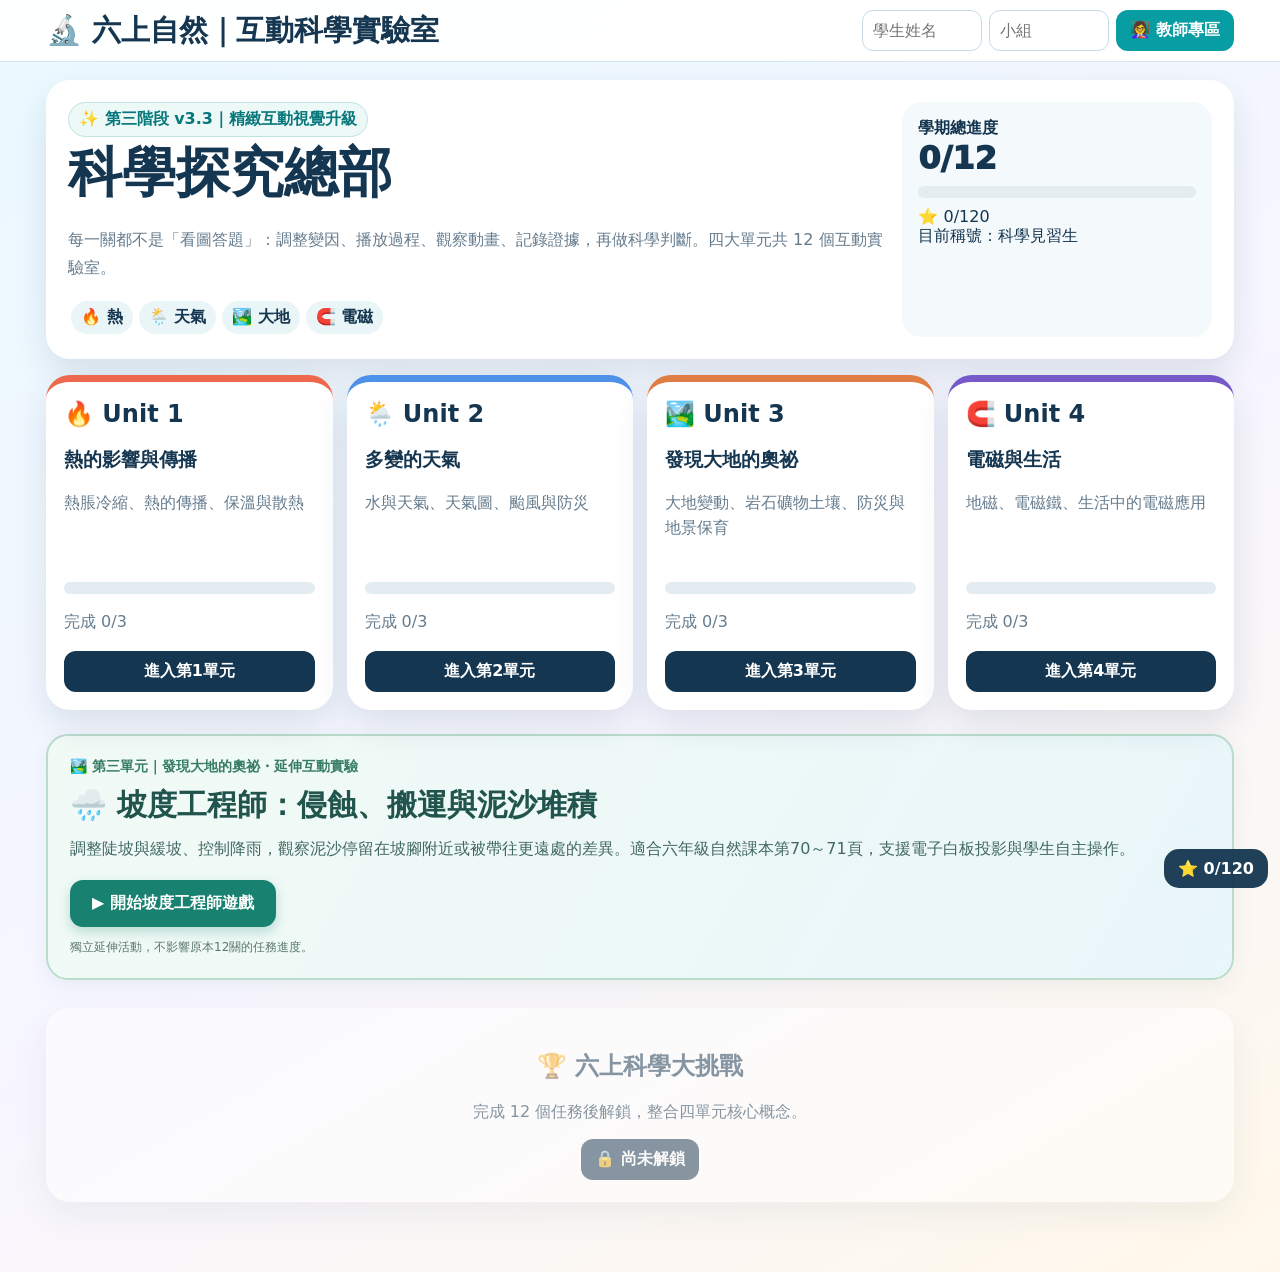
==== commit e2cab3a7: "Link slope and sediment game from Grade 6 science laboratory homepage" ====
--- a/index.html
+++ b/index.html
@@ -4,11 +4,11 @@
 <meta charset="utf-8">
 <meta name="viewport" content="width=device-width,initial-scale=1">
 <title>六年級上學期自然｜互動科學實驗室</title>
-<link rel="stylesheet" href="style.css?v=20260815-1228">
-<link rel="stylesheet" href="stage3.css?v=20260815-1228">
-<link rel="stylesheet" href="stage4.css?v=20260815-1228">
-<link rel="stylesheet" href="stage5.css?v=20260815-1228">
-<link rel="stylesheet" href="stage6.css?v=20260815-1228">
+<link rel="stylesheet" href="style.css?v=20260815-1239">
+<link rel="stylesheet" href="stage3.css?v=20260815-1239">
+<link rel="stylesheet" href="stage4.css?v=20260815-1239">
+<link rel="stylesheet" href="stage5.css?v=20260815-1239">
+<link rel="stylesheet" href="stage6.css?v=20260815-1239">
 </head>
 <body>
 <header>
@@ -40,6 +40,15 @@
   </section>
 
   <section id="unitCards" class="unit-cards"></section>
+
+  <section id="earth-extra" style="margin:24px 0 28px;padding:22px;border:2px solid #badccc;border-radius:22px;background:linear-gradient(120deg,#f1faf5,#e9f6fa);box-shadow:0 7px 22px #315c4b11;">
+    <div style="font-size:14px;color:#377d66;font-weight:800;">🏞️ 第三單元｜發現大地的奧祕・延伸互動實驗</div>
+    <h2 style="margin:9px 0;font-size:clamp(22px,3vw,30px);color:#20544c;">🌧️ 坡度工程師：侵蝕、搬運與泥沙堆積</h2>
+    <p style="margin:6px 0 17px;line-height:1.75;color:#426863;">調整陡坡與緩坡、控制降雨，觀察泥沙停留在坡腳附近或被帶往更遠處的差異。適合六年級自然課本第70～71頁，支援電子白板投影與學生自主操作。</p>
+    <a href="slope-erosion.html" style="display:inline-block;border-radius:13px;padding:13px 22px;background:#18816f;color:white;font-weight:800;text-decoration:none;box-shadow:0 5px 12px #16847040;">▶ 開始坡度工程師遊戲</a>
+    <div style="font-size:12px;margin-top:12px;color:#5b7770;">獨立延伸活動，不影響原本12關的任務進度。</div>
+  </section>
+
 
   <section id="lab" class="lab">
     <div class="lab-head">
@@ -111,9 +120,9 @@
   </div>
 </div>
 
-<script src="app.js?v=20260815-1228"></script>
-<script src="stage4.js?v=20260815-1228"></script>
-<script src="stage5.js?v=20260815-1228"></script>
-<script src="stage6.js?v=20260815-1228"></script>
+<script src="app.js?v=20260815-1239"></script>
+<script src="stage4.js?v=20260815-1239"></script>
+<script src="stage5.js?v=20260815-1239"></script>
+<script src="stage6.js?v=20260815-1239"></script>
 </body>
 </html>
--- a/stage6.css
+++ b/stage6.css
@@ -1 +1 @@
-.rk6{height:100%;display:grid;grid-template-rows:1fr auto;gap:12px}.rk6-scene{position:relative;min-height:500px;border-radius:22px;overflow:hidden;background:linear-gradient(180deg,#dff2fb 0 58%,#e9dfc8 58% 100%);box-shadow:inset 0 0 0 1px #ffffff80}.rk6-bench{position:absolute;left:6%;right:6%;bottom:7%;height:30%;background:linear-gradient(#c89c69,#a87649);border-radius:22px 22px 8px 8px;box-shadow:0 10px 22px #4e321f26}.rk6-sample{position:absolute;left:13%;bottom:23%;width:230px;height:190px;filter:drop-shadow(0 14px 12px #0002);transition:.45s}.rk6-rock{position:absolute;inset:0;background:linear-gradient(135deg,#ddd 0 20%,#b8b3c0 21% 42%,#f0edf2 43% 65%,#9e98a7 66%);clip-path:polygon(22% 10%,65% 0,92% 30%,82% 76%,54% 100%,13% 84%,0 47%);box-shadow:inset -16px -16px 22px #756f7d44}.rk6-crystal{position:absolute;width:54px;height:62px;background:linear-gradient(135deg,#ffffffdd,#b9a6d9 65%,#8771aa);clip-path:polygon(50% 0,100% 42%,74% 100%,25% 100%,0 42%);opacity:.45;transition:.35s}.rk6-c1{left:38px;top:64px}.rk6-c2{left:92px;top:28px;transform:scale(.8) rotate(10deg)}.rk6-c3{left:132px;top:86px;transform:scale(1.05) rotate(-8deg)}.rk6-scene.magnify .rk6-crystal{opacity:1;filter:drop-shadow(0 0 7px #fff)}.rk6-lens{position:absolute;left:33%;top:8%;width:190px;height:190px;border:10px solid #314c5e;border-radius:50%;background:#ffffffd6;box-shadow:0 16px 30px #1b31452e;opacity:0;transform:scale(.75);transition:.4s;overflow:hidden}.rk6-lens:after{content:"";position:absolute;width:90px;height:14px;background:#314c5e;right:-58px;bottom:8px;transform:rotate(43deg);border-radius:10px}.rk6-scene.magnify .rk6-lens{opacity:1;transform:scale(1)}.rk6-lenscrystals{position:absolute;inset:20px;background:conic-gradient(from 20deg,#d7c9f6,#8db8e8,#f5f0ff,#a58ac9,#d7c9f6);clip-path:polygon(14% 22%,38% 4%,61% 14%,84% 8%,96% 38%,82% 62%,91% 91%,59% 83%,35% 97%,9% 78%,17% 52%,3% 39%)}.rk6-tools{position:absolute;right:6%;bottom:20%;width:39%;display:grid;grid-template-columns:1fr 1fr;gap:12px}.rk6-tool{background:#fff;border:1px solid #cadde7;border-radius:16px;padding:13px;box-shadow:0 8px 20px #1e49691a}.rk6-tool b{display:block;font-size:17px;margin-bottom:4px}.rk6-plate{height:76px;background:#f3f0e7;border:3px solid #c7beab;border-radius:10px;position:relative;overflow:hidden}.rk6-streak{position:absolute;left:16%;right:16%;top:34px;height:7px;border-radius:10px;background:#745f50;transform:scaleX(0);transform-origin:left;transition:.5s}.rk6-scene.streak .rk6-streak{transform:scaleX(1)}.rk6-nail{font-size:44px;display:inline-block;transform:rotate(-24deg);transition:.5s}.rk6-scratch{height:5px;width:0;background:#817d84;border-radius:8px;margin:9px auto 0;transition:.5s}.rk6-scene.hardness .rk6-nail{transform:translateX(-22px) rotate(-24deg)}.rk6-scene.hardness .rk6-scratch{width:72%}.rk6-result{position:absolute;right:6%;top:8%;width:40%;background:#ffffffee;border-radius:18px;padding:14px 16px;box-shadow:0 8px 22px #1d48641e;line-height:1.55}.rk6-result h4{margin:0 0 6px}.rk6-badges{display:flex;gap:6px;flex-wrap:wrap}.rk6-badge{background:#edf5f8;border-radius:999px;padding:5px 8px;font-size:13px;font-weight:800}.rk6-controls{display:flex;gap:8px;flex-wrap:wrap}.rk6-controls .btn.on{background:#079da3}.rk6-observe{display:grid;grid-template-columns:repeat(3,1fr);gap:8px;margin-top:12px}.rk6-card{background:#f5f9fb;border-radius:14px;padding:10px;text-align:center}.rk6-card b{display:block;font-size:20px;color:#0b6f75}.rk6-note{margin-top:10px;background:#eef8ff;border-left:5px solid #4d91e8;border-radius:12px;padding:10px 12px;line-height:1.55}@media(max-width:900px){.rk6-tools{position:absolute;right:4%;width:43%}.rk6-result{right:4%;width:43%}.rk6-observe{grid-template-columns:1fr}.rk6-scene{min-height:540px}}+.rk6{height:100%;display:grid;grid-template-rows:1fr auto;gap:12px}.rk6-scene{position:relative;min-height:500px;border-radius:22px;overflow:hidden;background:linear-gradient(180deg,#dff2fb 0 58%,#e9dfc8 58% 100%);box-shadow:inset 0 0 0 1px #ffffff80}.rk6-bench{position:absolute;left:6%;right:6%;bottom:7%;height:30%;background:linear-gradient(#c89c69,#a87649);border-radius:22px 22px 8px 8px;box-shadow:0 10px 22px #4e321f26}.rk6-sample{position:absolute;left:13%;bottom:23%;width:230px;height:190px;filter:drop-shadow(0 14px 12px #0002);transition:.45s}.rk6-rock{position:absolute;inset:0;background:linear-gradient(135deg,#ddd 0 20%,#b8b3c0 21% 42%,#f0edf2 43% 65%,#9e98a7 66%);clip-path:polygon(22% 10%,65% 0,92% 30%,82% 76%,54% 100%,13% 84%,0 47%);box-shadow:inset -16px -16px 22px #756f7d44}.rk6-crystal{position:absolute;width:54px;height:62px;background:linear-gradient(135deg,#ffffffdd,#b9a6d9 65%,#8771aa);clip-path:polygon(50% 0,100% 42%,74% 100%,25% 100%,0 42%);opacity:.45;transition:.35s}.rk6-c1{left:38px;top:64px}.rk6-c2{left:92px;top:28px;transform:scale(.8) rotate(10deg)}.rk6-c3{left:132px;top:86px;transform:scale(1.05) rotate(-8deg)}.rk6-scene.rk6-magactive .rk6-crystal,.rk6-scene.rk6-magnify-on .rk6-crystal{opacity:1;filter:drop-shadow(0 0 7px #fff)}.rk6-lens{position:absolute;left:33%;top:8%;width:190px;height:190px;border:10px solid #314c5e;border-radius:50%;background:#ffffffd6;box-shadow:0 16px 30px #1b31452e;opacity:0;transform:scale(.75);transition:.4s;overflow:hidden}.rk6-lens:after{content:"";position:absolute;width:90px;height:14px;background:#314c5e;right:-58px;bottom:8px;transform:rotate(43deg);border-radius:10px}.rk6-scene.rk6-magactive .rk6-lens,.rk6-scene.rk6-magnify-on .rk6-lens{opacity:1;transform:scale(1)}.rk6-lenscrystals{position:absolute;inset:20px;background:conic-gradient(from 20deg,#d7c9f6,#8db8e8,#f5f0ff,#a58ac9,#d7c9f6);clip-path:polygon(14% 22%,38% 4%,61% 14%,84% 8%,96% 38%,82% 62%,91% 91%,59% 83%,35% 97%,9% 78%,17% 52%,3% 39%)}.rk6-tools{position:absolute;right:6%;bottom:20%;width:39%;display:grid;grid-template-columns:1fr 1fr;gap:12px}.rk6-tool{background:#fff;border:1px solid #cadde7;border-radius:16px;padding:13px;box-shadow:0 8px 20px #1e49691a}.rk6-tool b{display:block;font-size:17px;margin-bottom:4px}.rk6-plate{height:76px;background:#f3f0e7;border:3px solid #c7beab;border-radius:10px;position:relative;overflow:hidden}.rk6-streak{position:absolute;left:16%;right:16%;top:34px;height:7px;border-radius:10px;background:#745f50;transform:scaleX(0);transform-origin:left;transition:.5s}.rk6-scene.rk6-streakactive .rk6-streak,.rk6-scene.rk6-streak-on .rk6-streak{transform:scaleX(1)}.rk6-nail{font-size:44px;display:inline-block;transform:rotate(-24deg);transition:.5s}.rk6-scratch{height:5px;width:0;background:#817d84;border-radius:8px;margin:9px auto 0;transition:.5s}.rk6-scene.rk6-hardactive .rk6-nail,.rk6-scene.rk6-hard-on .rk6-nail{transform:translateX(-22px) rotate(-24deg)}.rk6-scene.rk6-hardactive .rk6-scratch,.rk6-scene.rk6-hard-on .rk6-scratch{width:72%}.rk6-result{position:absolute;right:6%;top:8%;width:40%;background:#ffffffee;border-radius:18px;padding:14px 16px;box-shadow:0 8px 22px #1d48641e;line-height:1.55}.rk6-result h4{margin:0 0 6px}.rk6-badges{display:flex;gap:6px;flex-wrap:wrap}.rk6-badge{background:#edf5f8;border-radius:999px;padding:5px 8px;font-size:13px;font-weight:800}.rk6-controls{display:flex;gap:8px;flex-wrap:wrap}.rk6-controls .btn.on{background:#079da3}.rk6-observe{display:grid;grid-template-columns:repeat(3,1fr);gap:8px;margin-top:12px}.rk6-card{background:#f5f9fb;border-radius:14px;padding:10px;text-align:center}.rk6-card b{display:block;font-size:20px;color:#0b6f75}.rk6-note{margin-top:10px;background:#eef8ff;border-left:5px solid #4d91e8;border-radius:12px;padding:10px 12px;line-height:1.55}.em7{height:100%;display:grid;grid-template-rows:1fr auto;gap:12px}.em7-scene{position:relative;min-height:500px;border-radius:22px;overflow:hidden;background:linear-gradient(180deg,#eaf7fc 0 72%,#d8c3a3 72% 100%);box-shadow:inset 0 0 0 1px #ffffff90}.em7-title{position:absolute;left:18px;top:16px;background:#ffffffdf;border-radius:14px;padding:9px 12px;font-weight:900}.em7-core{position:absolute;left:20%;right:20%;top:36%;height:52px;background:linear-gradient(#9aa9b2,#657984);border-radius:28px;box-shadow:0 7px 14px #21405b22}.em7-coil{position:absolute;left:22%;right:22%;top:31%;height:92px;background:repeating-linear-gradient(90deg,transparent 0 var(--gap,18px),#c86f25 var(--gap,18px) calc(var(--gap,18px) + 8px),transparent calc(var(--gap,18px) + 8px) calc(var(--gap,18px) + 18px));border-radius:20px;filter:drop-shadow(0 3px 2px #78401035);transition:.3s}.em7-field{position:absolute;left:17%;right:17%;top:20%;height:210px;border:3px solid #7d65dc;border-radius:50%;opacity:0;transform:scale(.8);transition:.35s}.em7-scene.power .em7-field{opacity:.35;animation:em7pulse 1.1s infinite alternate}@keyframes em7pulse{to{transform:scale(1.05);opacity:.6}}.em7-battery{position:absolute;left:8%;bottom:13%;font-size:45px;letter-spacing:4px}.em7-wire{position:absolute;left:13%;bottom:28%;width:25%;height:75px;border-left:5px solid #c86f25;border-bottom:5px solid #c86f25;border-radius:0 0 0 18px}.em7-wire.r{left:auto;right:13%;border-left:0;border-right:5px solid #c86f25;border-radius:0 0 18px 0}.em7-clips{position:absolute;left:50%;bottom:7%;width:430px;height:185px;transform:translateX(-50%)}.em7-clip{position:absolute;font-size:31px;filter:drop-shadow(0 3px 2px #0002);transition:transform .55s cubic-bezier(.25,.8,.25,1),left .55s,top .55s,opacity .3s}.em7-clip.lifted{filter:drop-shadow(0 4px 4px #0004)}.em7-counttag{position:absolute;right:18px;top:18px;background:#153650;color:white;border-radius:14px;padding:10px 13px;font-weight:900}.em7-counttag b{font-size:25px}.em7-note{position:absolute;right:18px;bottom:16px;max-width:230px;background:#ffffffde;border-radius:13px;padding:9px 11px;color:#4e6675;font-size:13px;line-height:1.45}.em7-controls{display:grid;grid-template-columns:1fr 1fr;gap:10px}.em7-control{background:#f6fafc;border:1px solid var(--line);border-radius:14px;padding:11px}.em7-control input{width:100%}.em7-observe{display:grid;grid-template-columns:repeat(3,1fr);gap:8px;margin-top:12px}.em7-stat{background:#f5f9fb;border-radius:14px;text-align:center;padding:10px}.em7-stat b{display:block;font-size:24px;color:#0b6f75}.em7-legend{margin-top:10px;background:#eef8ff;border-left:5px solid #4d91e8;border-radius:12px;padding:10px 12px;line-height:1.55}.em7-power{width:100%;margin-top:10px}.em7-power.on{background:#d95362}@media(max-width:900px){.rk6-tools{right:4%;width:43%}.rk6-result{right:4%;width:43%}.rk6-observe,.em7-observe{grid-template-columns:1fr}.rk6-scene,.em7-scene{min-height:540px}.em7-clips{width:330px}.em7-controls{grid-template-columns:1fr}.em7-note{max-width:180px;font-size:12px}}
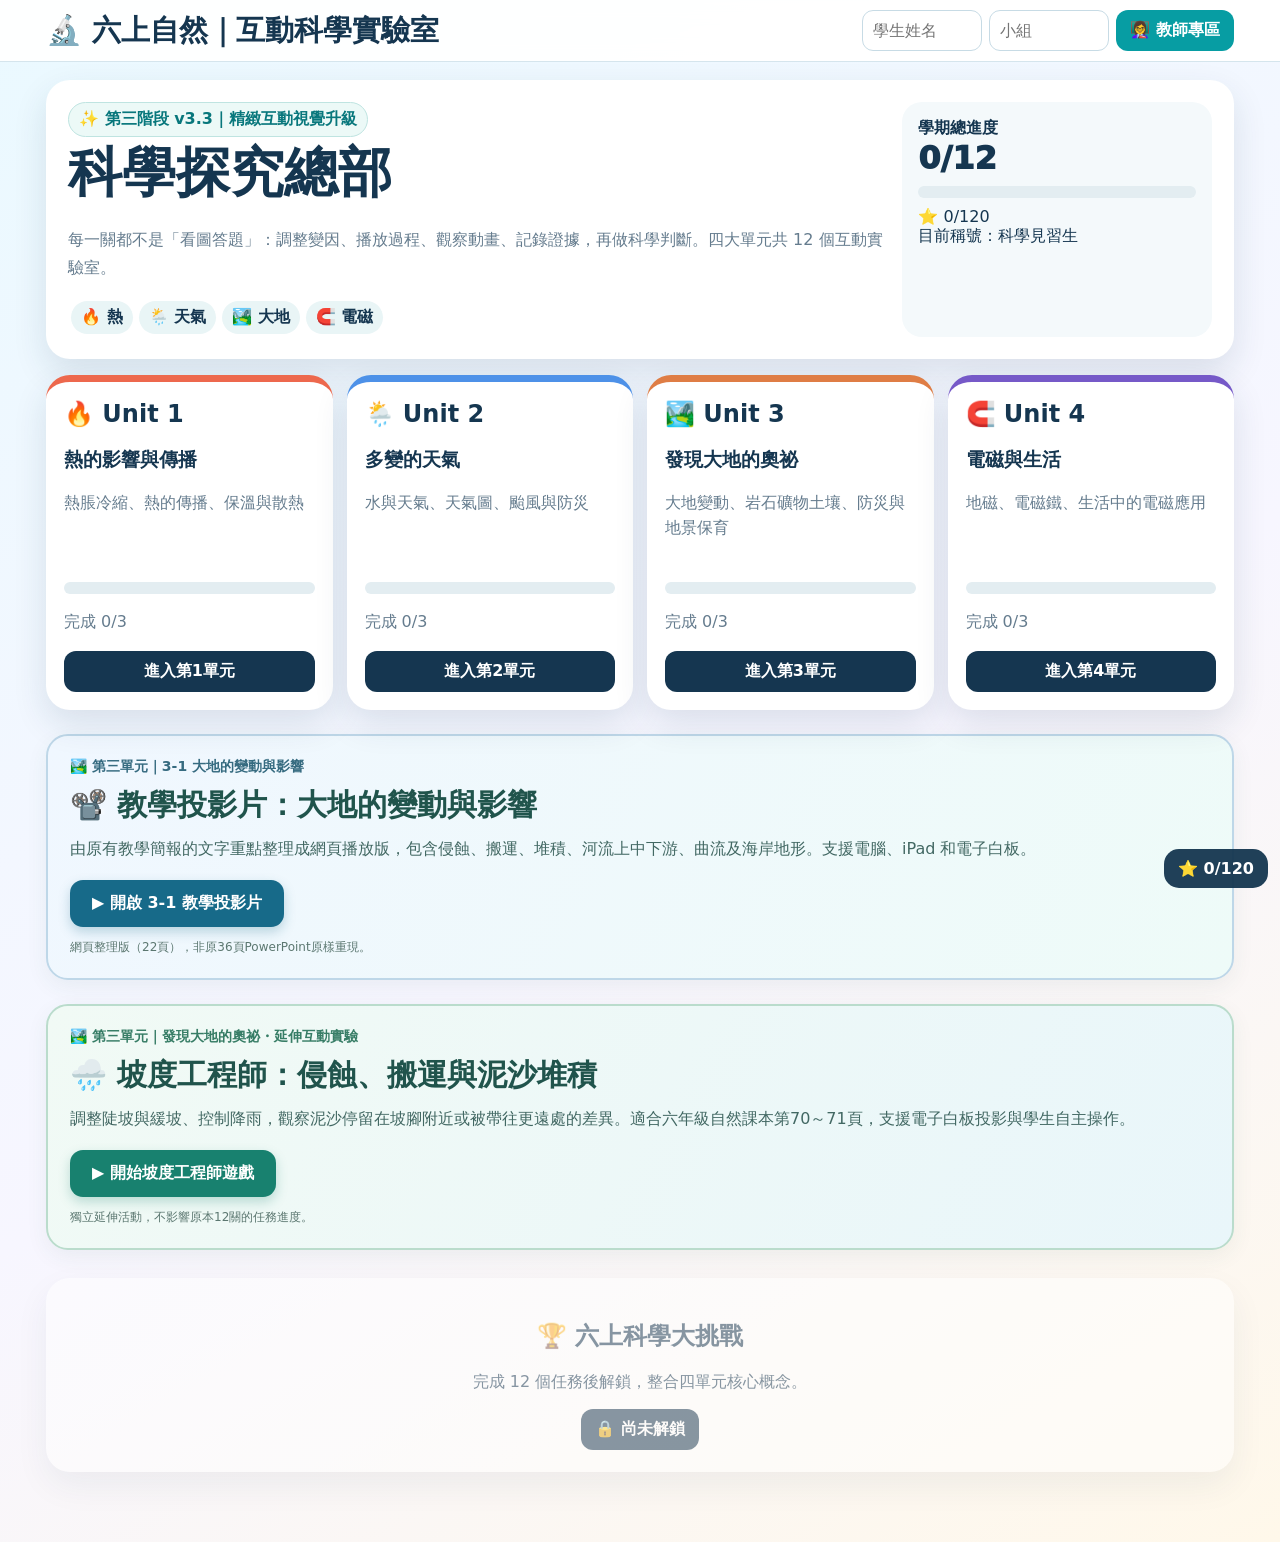
==== commit f7a030e9: "Link unit 3-1 teaching slideshow from science lab homepage" ====
--- a/index.html
+++ b/index.html
@@ -40,6 +40,14 @@
   </section>
 
   <section id="unitCards" class="unit-cards"></section>
+
+  <section id="earth-slides" style="margin:24px 0 18px;padding:22px;border:2px solid #bed7e8;border-radius:22px;background:linear-gradient(120deg,#f0f7ff,#eefbf8);box-shadow:0 7px 22px #315c4b11;">
+    <div style="font-size:14px;color:#366b80;font-weight:800;">🏞️ 第三單元｜3-1 大地的變動與影響</div>
+    <h2 style="margin:9px 0;font-size:clamp(22px,3vw,30px);color:#20544c;">📽️ 教學投影片：大地的變動與影響</h2>
+    <p style="margin:6px 0 17px;line-height:1.75;color:#426863;">由原有教學簡報的文字重點整理成網頁播放版，包含侵蝕、搬運、堆積、河流上中下游、曲流及海岸地形。支援電腦、iPad 和電子白板。</p>
+    <a href="earth-3-1-slides.html" style="display:inline-block;border-radius:13px;padding:13px 22px;background:#176a89;color:white;font-weight:800;text-decoration:none;box-shadow:0 5px 12px #186a8940;">▶ 開啟 3-1 教學投影片</a>
+    <div style="font-size:12px;margin-top:12px;color:#5b7770;">網頁整理版（22頁），非原36頁PowerPoint原樣重現。</div>
+  </section>
 
   <section id="earth-extra" style="margin:24px 0 28px;padding:22px;border:2px solid #badccc;border-radius:22px;background:linear-gradient(120deg,#f1faf5,#e9f6fa);box-shadow:0 7px 22px #315c4b11;">
     <div style="font-size:14px;color:#377d66;font-weight:800;">🏞️ 第三單元｜發現大地的奧祕・延伸互動實驗</div>
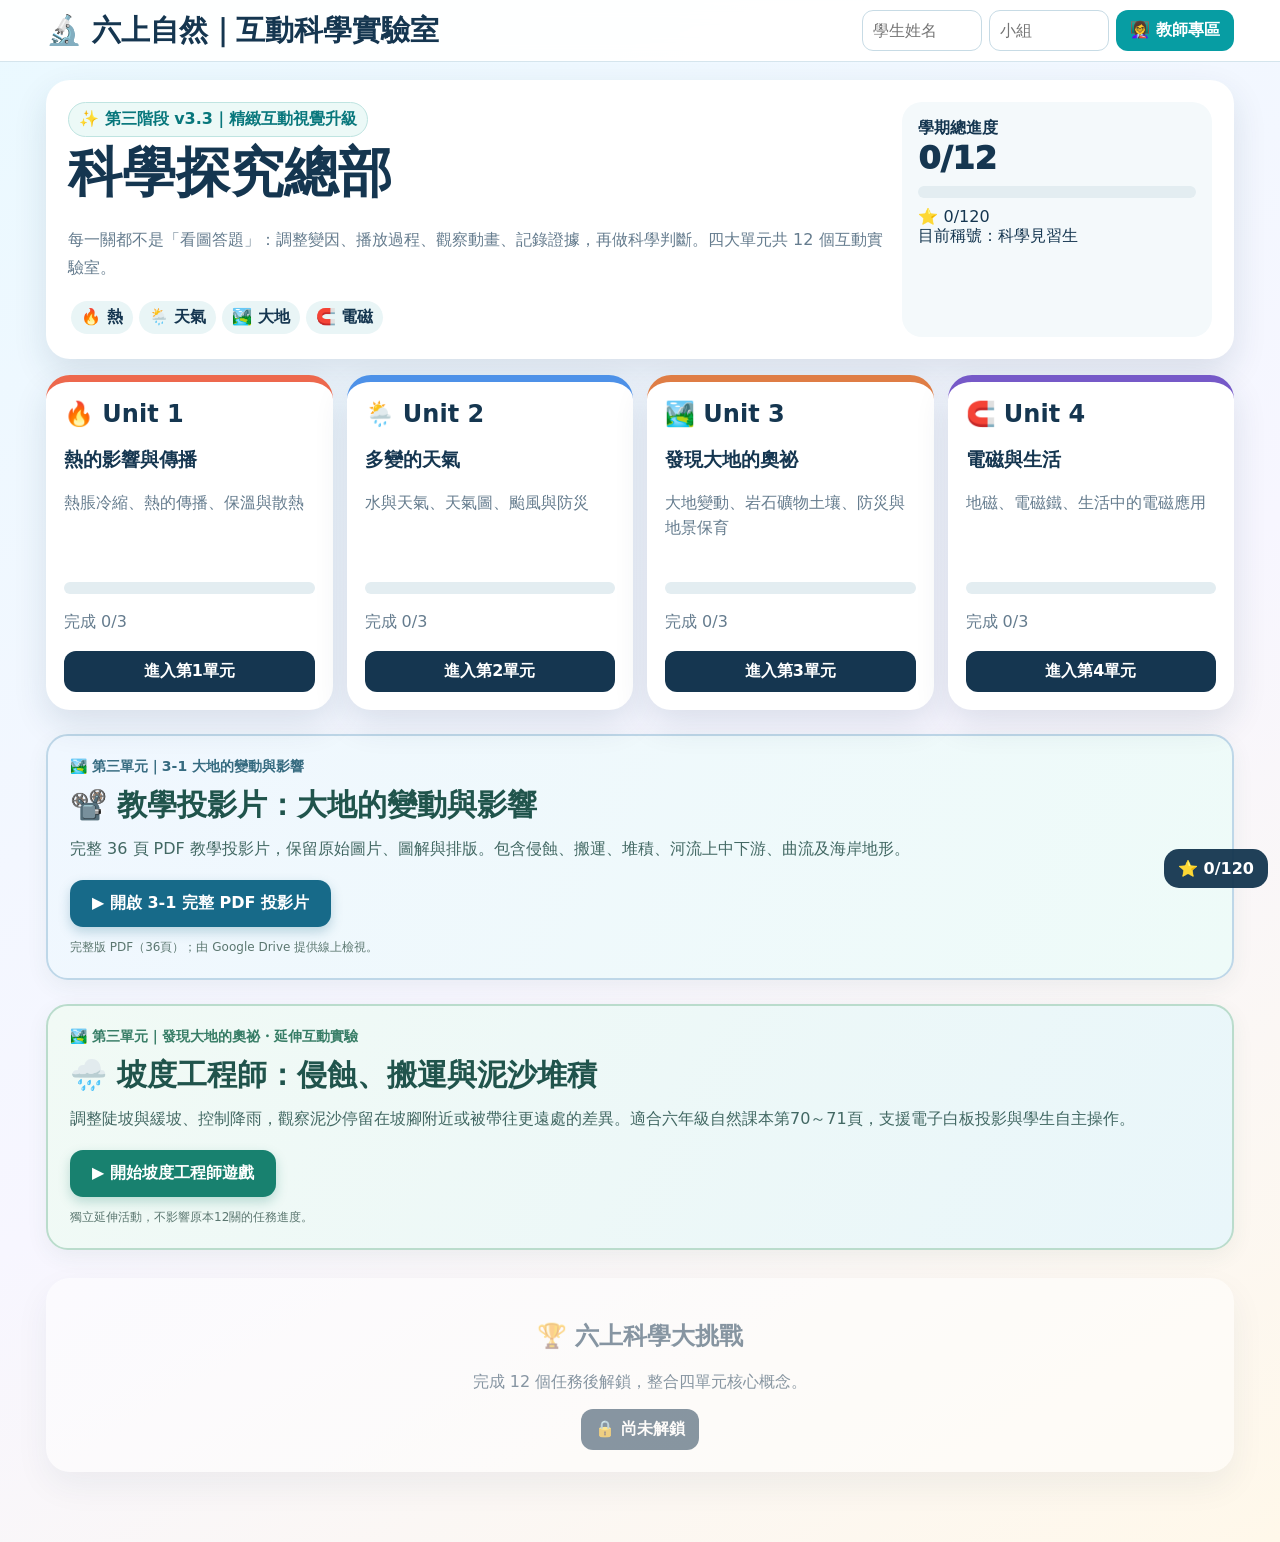
==== commit ab68cf67: "Update homepage to full 36-page PDF teaching slides" ====
--- a/index.html
+++ b/index.html
@@ -44,9 +44,9 @@
   <section id="earth-slides" style="margin:24px 0 18px;padding:22px;border:2px solid #bed7e8;border-radius:22px;background:linear-gradient(120deg,#f0f7ff,#eefbf8);box-shadow:0 7px 22px #315c4b11;">
     <div style="font-size:14px;color:#366b80;font-weight:800;">🏞️ 第三單元｜3-1 大地的變動與影響</div>
     <h2 style="margin:9px 0;font-size:clamp(22px,3vw,30px);color:#20544c;">📽️ 教學投影片：大地的變動與影響</h2>
-    <p style="margin:6px 0 17px;line-height:1.75;color:#426863;">由原有教學簡報的文字重點整理成網頁播放版，包含侵蝕、搬運、堆積、河流上中下游、曲流及海岸地形。支援電腦、iPad 和電子白板。</p>
-    <a href="earth-3-1-slides.html" style="display:inline-block;border-radius:13px;padding:13px 22px;background:#176a89;color:white;font-weight:800;text-decoration:none;box-shadow:0 5px 12px #186a8940;">▶ 開啟 3-1 教學投影片</a>
-    <div style="font-size:12px;margin-top:12px;color:#5b7770;">網頁整理版（22頁），非原36頁PowerPoint原樣重現。</div>
+    <p style="margin:6px 0 17px;line-height:1.75;color:#426863;">完整 36 頁 PDF 教學投影片，保留原始圖片、圖解與排版。包含侵蝕、搬運、堆積、河流上中下游、曲流及海岸地形。</p>
+    <a href="earth-3-1-slides.html" style="display:inline-block;border-radius:13px;padding:13px 22px;background:#176a89;color:white;font-weight:800;text-decoration:none;box-shadow:0 5px 12px #186a8940;">▶ 開啟 3-1 完整 PDF 投影片</a>
+    <div style="font-size:12px;margin-top:12px;color:#5b7770;">完整版 PDF（36頁）；由 Google Drive 提供線上檢視。</div>
   </section>
 
   <section id="earth-extra" style="margin:24px 0 28px;padding:22px;border:2px solid #badccc;border-radius:22px;background:linear-gradient(120deg,#f1faf5,#e9f6fa);box-shadow:0 7px 22px #315c4b11;">
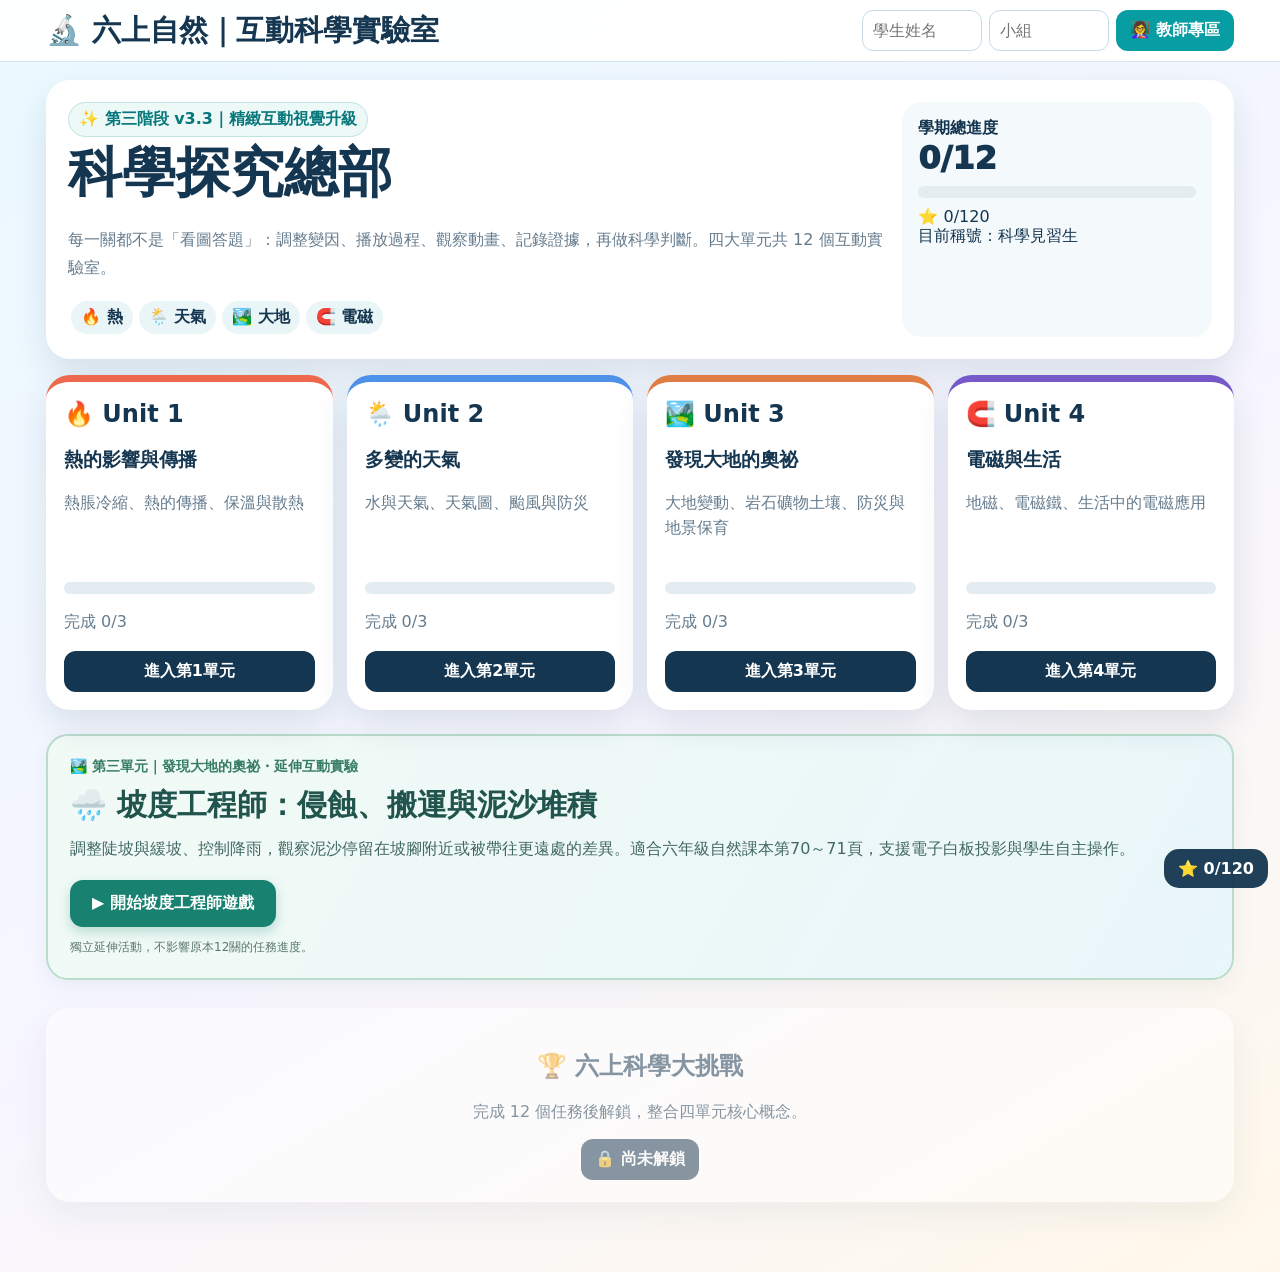
==== commit a8550438: "Remove incorrect 3-1 teaching slides link from homepage" ====
--- a/index.html
+++ b/index.html
@@ -40,14 +40,6 @@
   </section>
 
   <section id="unitCards" class="unit-cards"></section>
-
-  <section id="earth-slides" style="margin:24px 0 18px;padding:22px;border:2px solid #bed7e8;border-radius:22px;background:linear-gradient(120deg,#f0f7ff,#eefbf8);box-shadow:0 7px 22px #315c4b11;">
-    <div style="font-size:14px;color:#366b80;font-weight:800;">🏞️ 第三單元｜3-1 大地的變動與影響</div>
-    <h2 style="margin:9px 0;font-size:clamp(22px,3vw,30px);color:#20544c;">📽️ 教學投影片：大地的變動與影響</h2>
-    <p style="margin:6px 0 17px;line-height:1.75;color:#426863;">完整 36 頁 PDF 教學投影片，保留原始圖片、圖解與排版。包含侵蝕、搬運、堆積、河流上中下游、曲流及海岸地形。</p>
-    <a href="earth-3-1-slides.html" style="display:inline-block;border-radius:13px;padding:13px 22px;background:#176a89;color:white;font-weight:800;text-decoration:none;box-shadow:0 5px 12px #186a8940;">▶ 開啟 3-1 完整 PDF 投影片</a>
-    <div style="font-size:12px;margin-top:12px;color:#5b7770;">完整版 PDF（36頁）；由 Google Drive 提供線上檢視。</div>
-  </section>
 
   <section id="earth-extra" style="margin:24px 0 28px;padding:22px;border:2px solid #badccc;border-radius:22px;background:linear-gradient(120deg,#f1faf5,#e9f6fa);box-shadow:0 7px 22px #315c4b11;">
     <div style="font-size:14px;color:#377d66;font-weight:800;">🏞️ 第三單元｜發現大地的奧祕・延伸互動實驗</div>
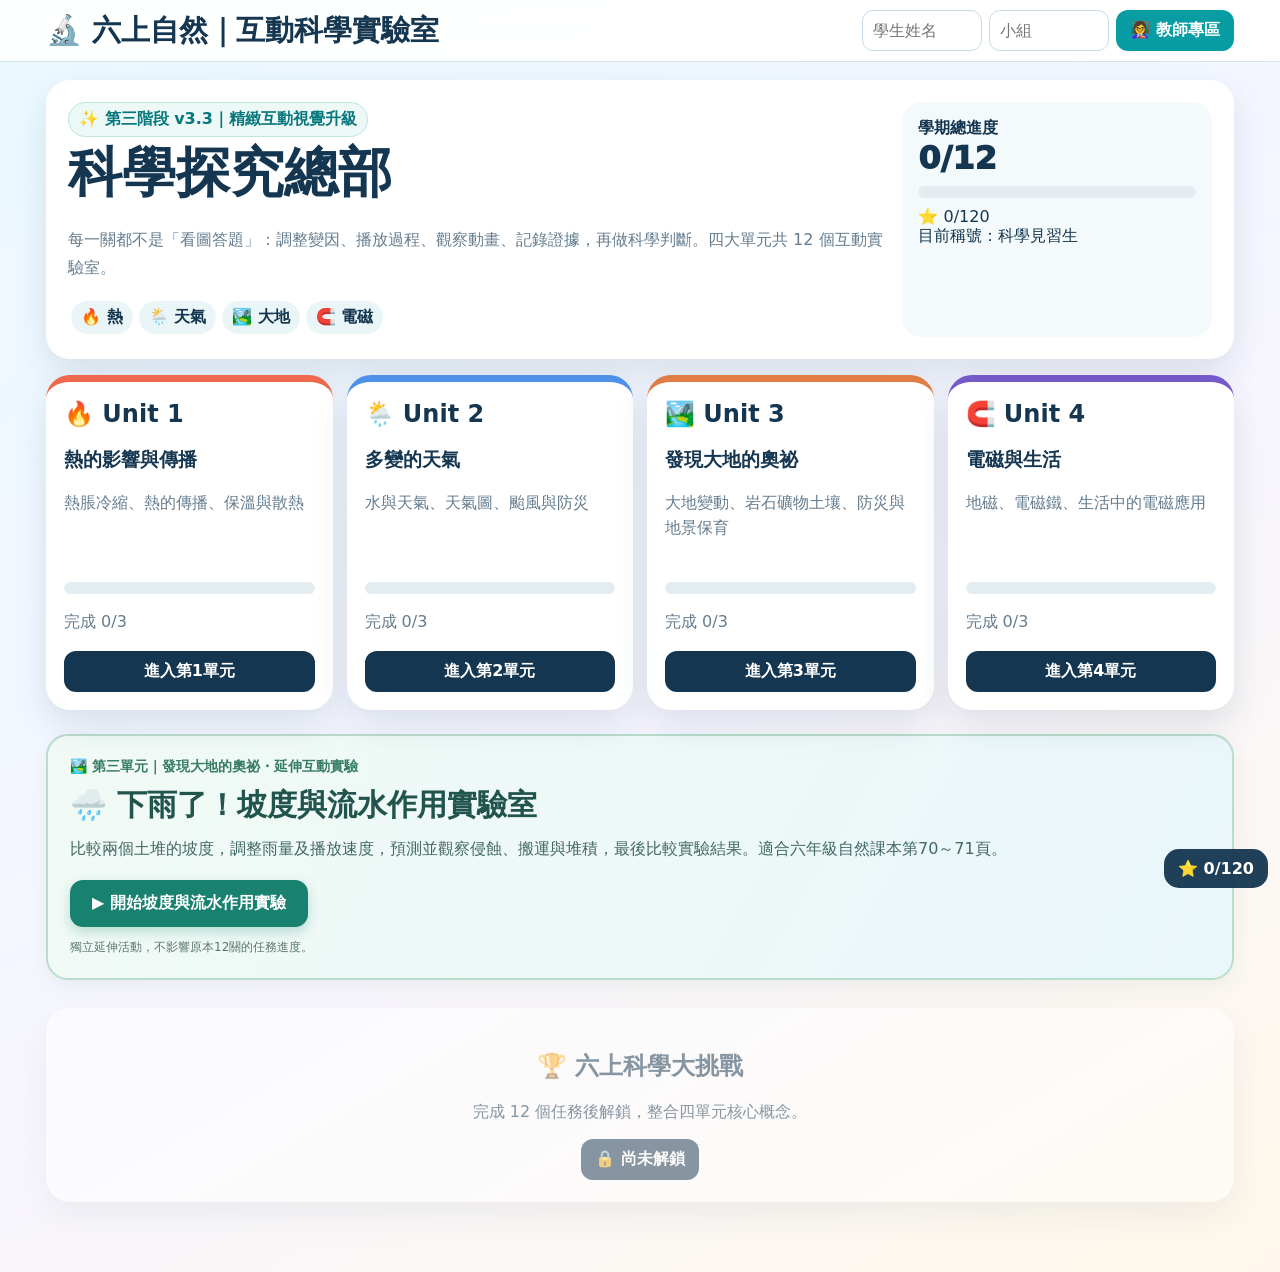
==== commit 7d82bf07: "Rename homepage entry for new rainfall and runoff laboratory" ====
--- a/index.html
+++ b/index.html
@@ -43,9 +43,9 @@
 
   <section id="earth-extra" style="margin:24px 0 28px;padding:22px;border:2px solid #badccc;border-radius:22px;background:linear-gradient(120deg,#f1faf5,#e9f6fa);box-shadow:0 7px 22px #315c4b11;">
     <div style="font-size:14px;color:#377d66;font-weight:800;">🏞️ 第三單元｜發現大地的奧祕・延伸互動實驗</div>
-    <h2 style="margin:9px 0;font-size:clamp(22px,3vw,30px);color:#20544c;">🌧️ 坡度工程師：侵蝕、搬運與泥沙堆積</h2>
-    <p style="margin:6px 0 17px;line-height:1.75;color:#426863;">調整陡坡與緩坡、控制降雨，觀察泥沙停留在坡腳附近或被帶往更遠處的差異。適合六年級自然課本第70～71頁，支援電子白板投影與學生自主操作。</p>
-    <a href="slope-erosion.html" style="display:inline-block;border-radius:13px;padding:13px 22px;background:#18816f;color:white;font-weight:800;text-decoration:none;box-shadow:0 5px 12px #16847040;">▶ 開始坡度工程師遊戲</a>
+    <h2 style="margin:9px 0;font-size:clamp(22px,3vw,30px);color:#20544c;">🌧️ 下雨了！坡度與流水作用實驗室</h2>
+    <p style="margin:6px 0 17px;line-height:1.75;color:#426863;">比較兩個土堆的坡度，調整雨量及播放速度，預測並觀察侵蝕、搬運與堆積，最後比較實驗結果。適合六年級自然課本第70～71頁。</p>
+    <a href="slope-erosion.html" style="display:inline-block;border-radius:13px;padding:13px 22px;background:#18816f;color:white;font-weight:800;text-decoration:none;box-shadow:0 5px 12px #16847040;">▶ 開始坡度與流水作用實驗</a>
     <div style="font-size:12px;margin-top:12px;color:#5b7770;">獨立延伸活動，不影響原本12關的任務進度。</div>
   </section>
 
